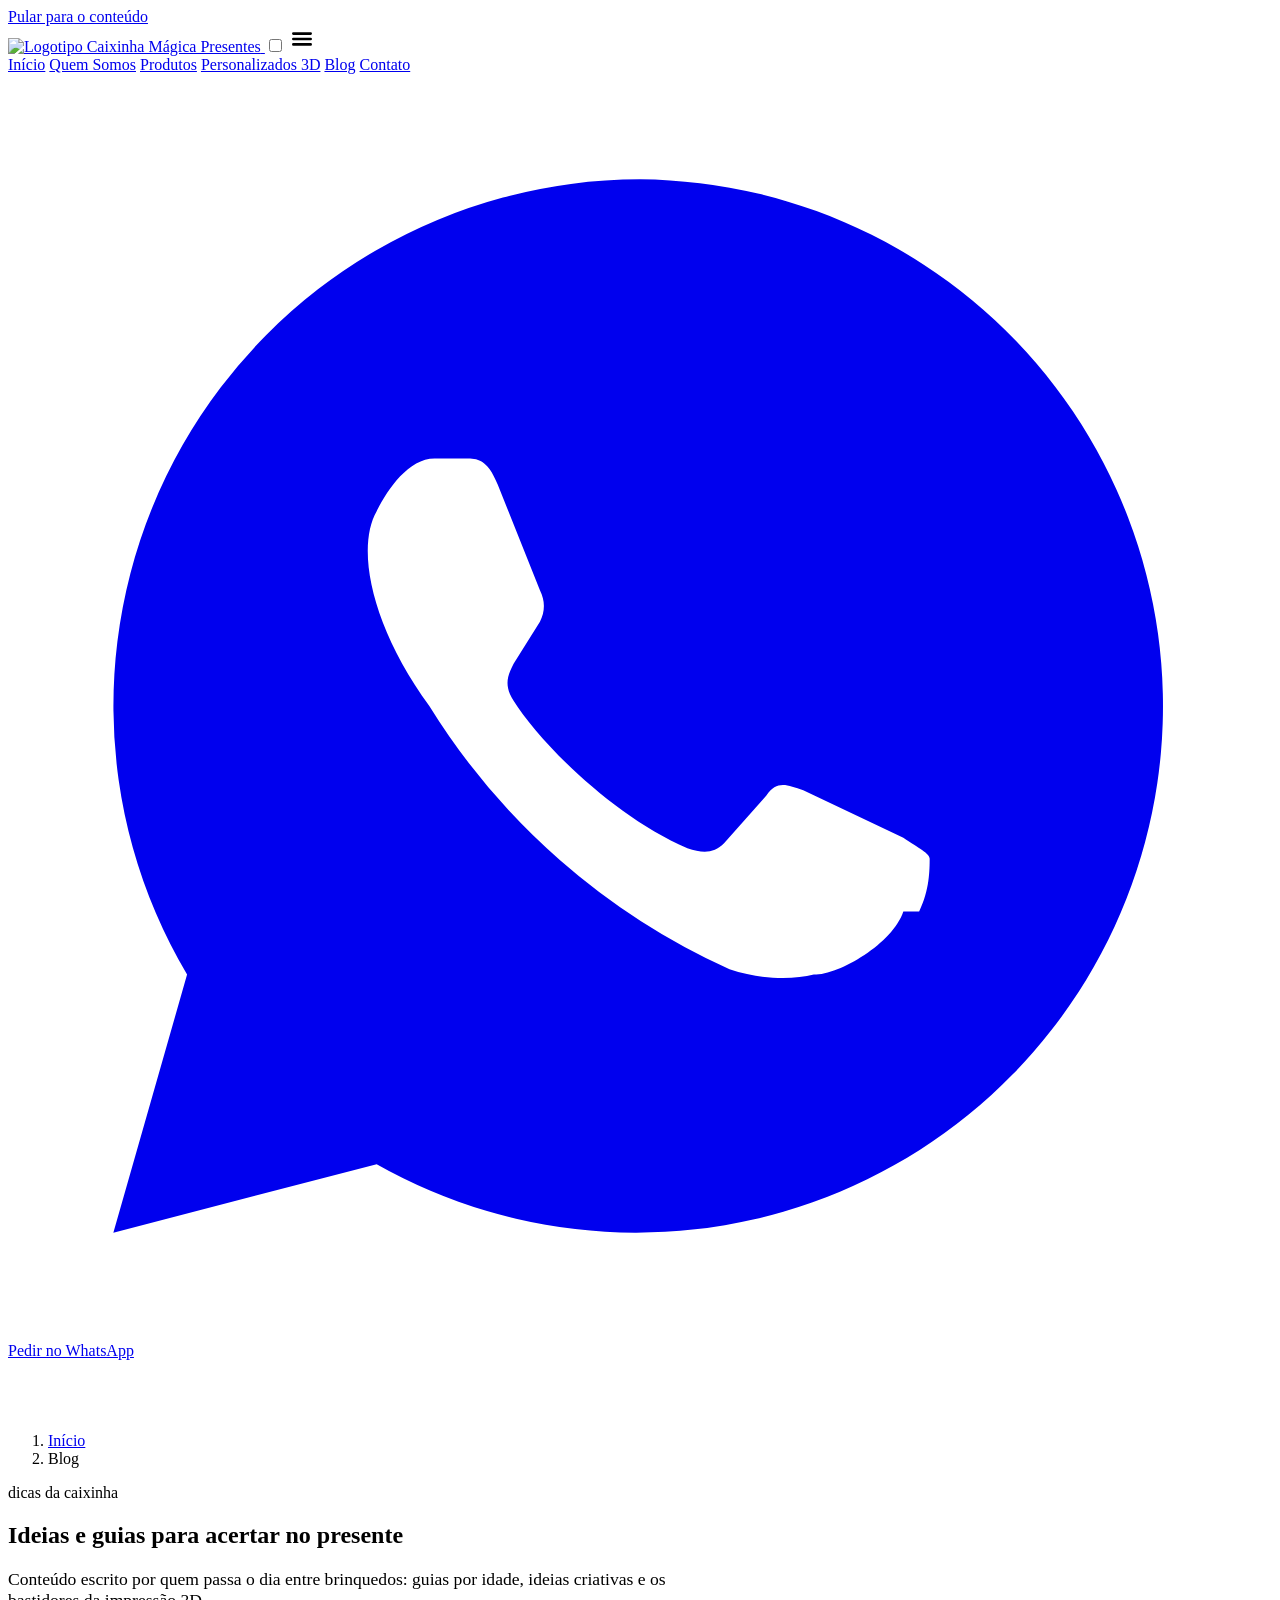
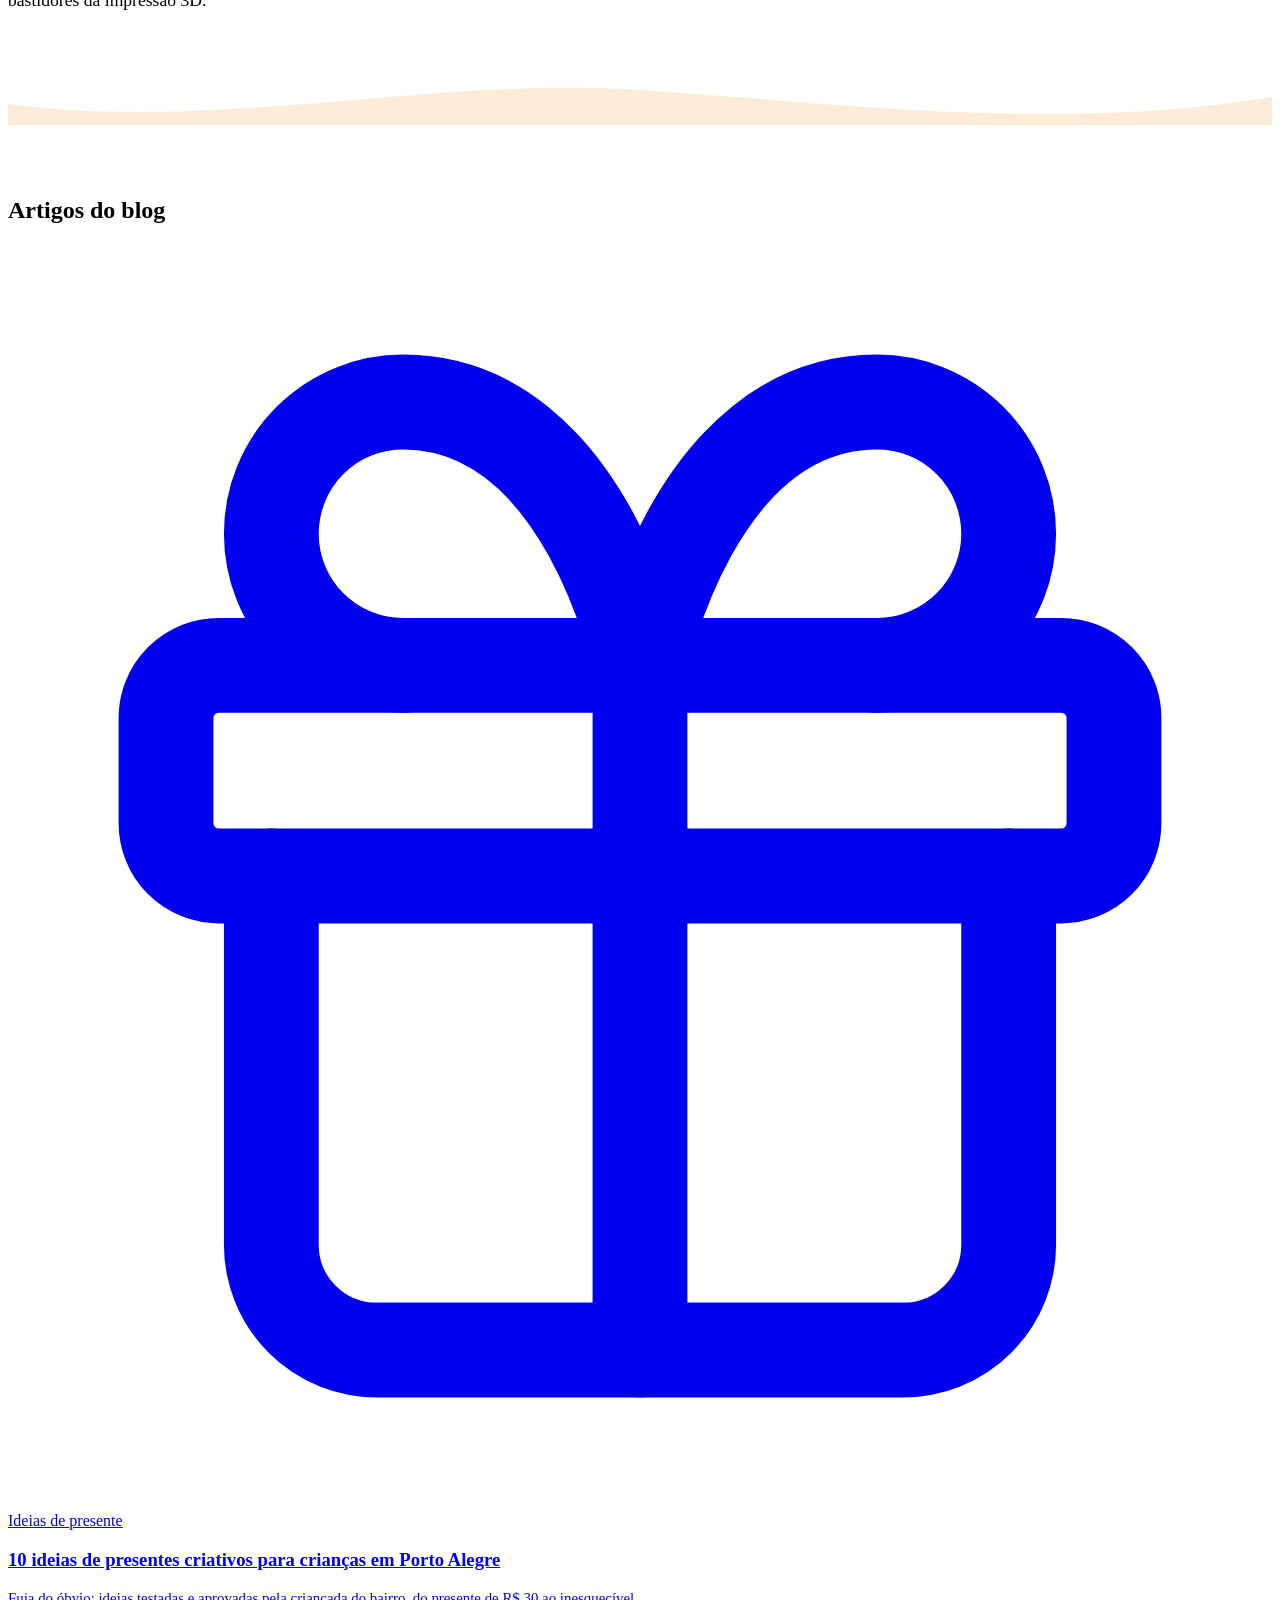
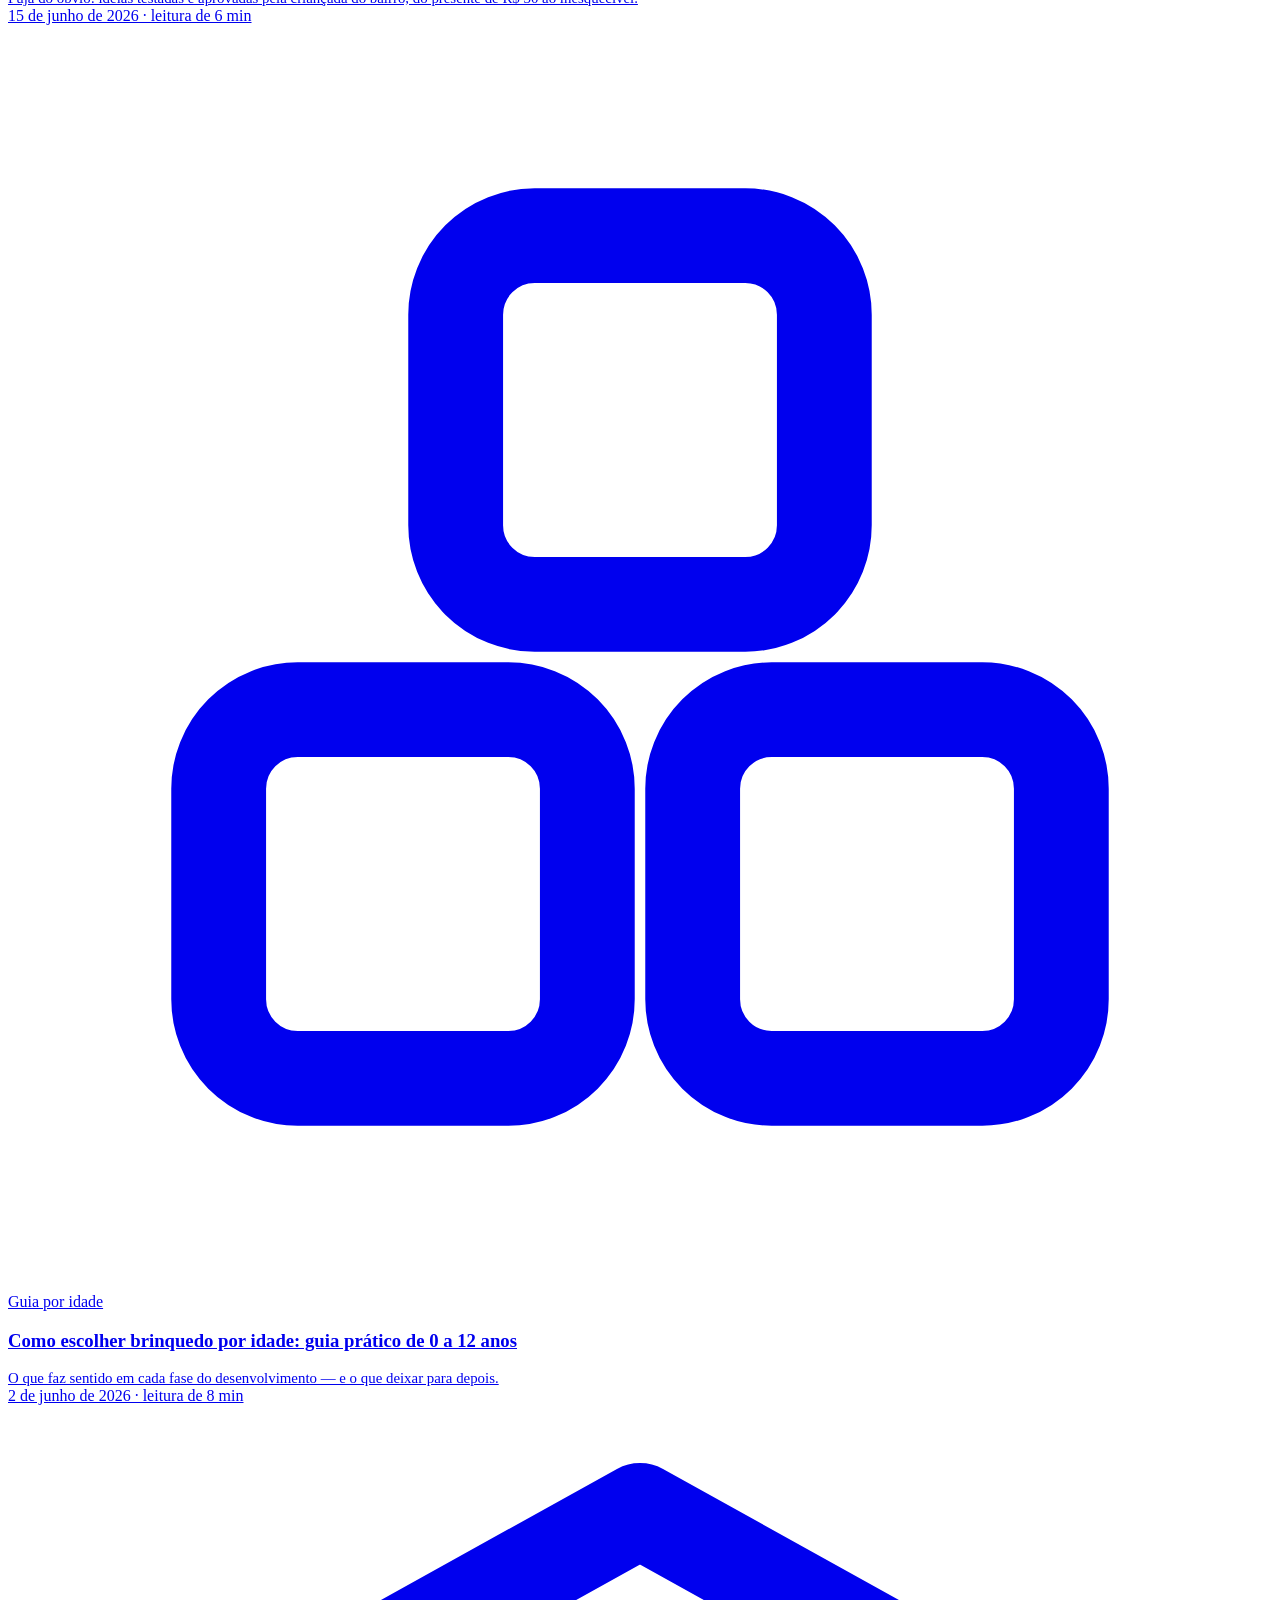
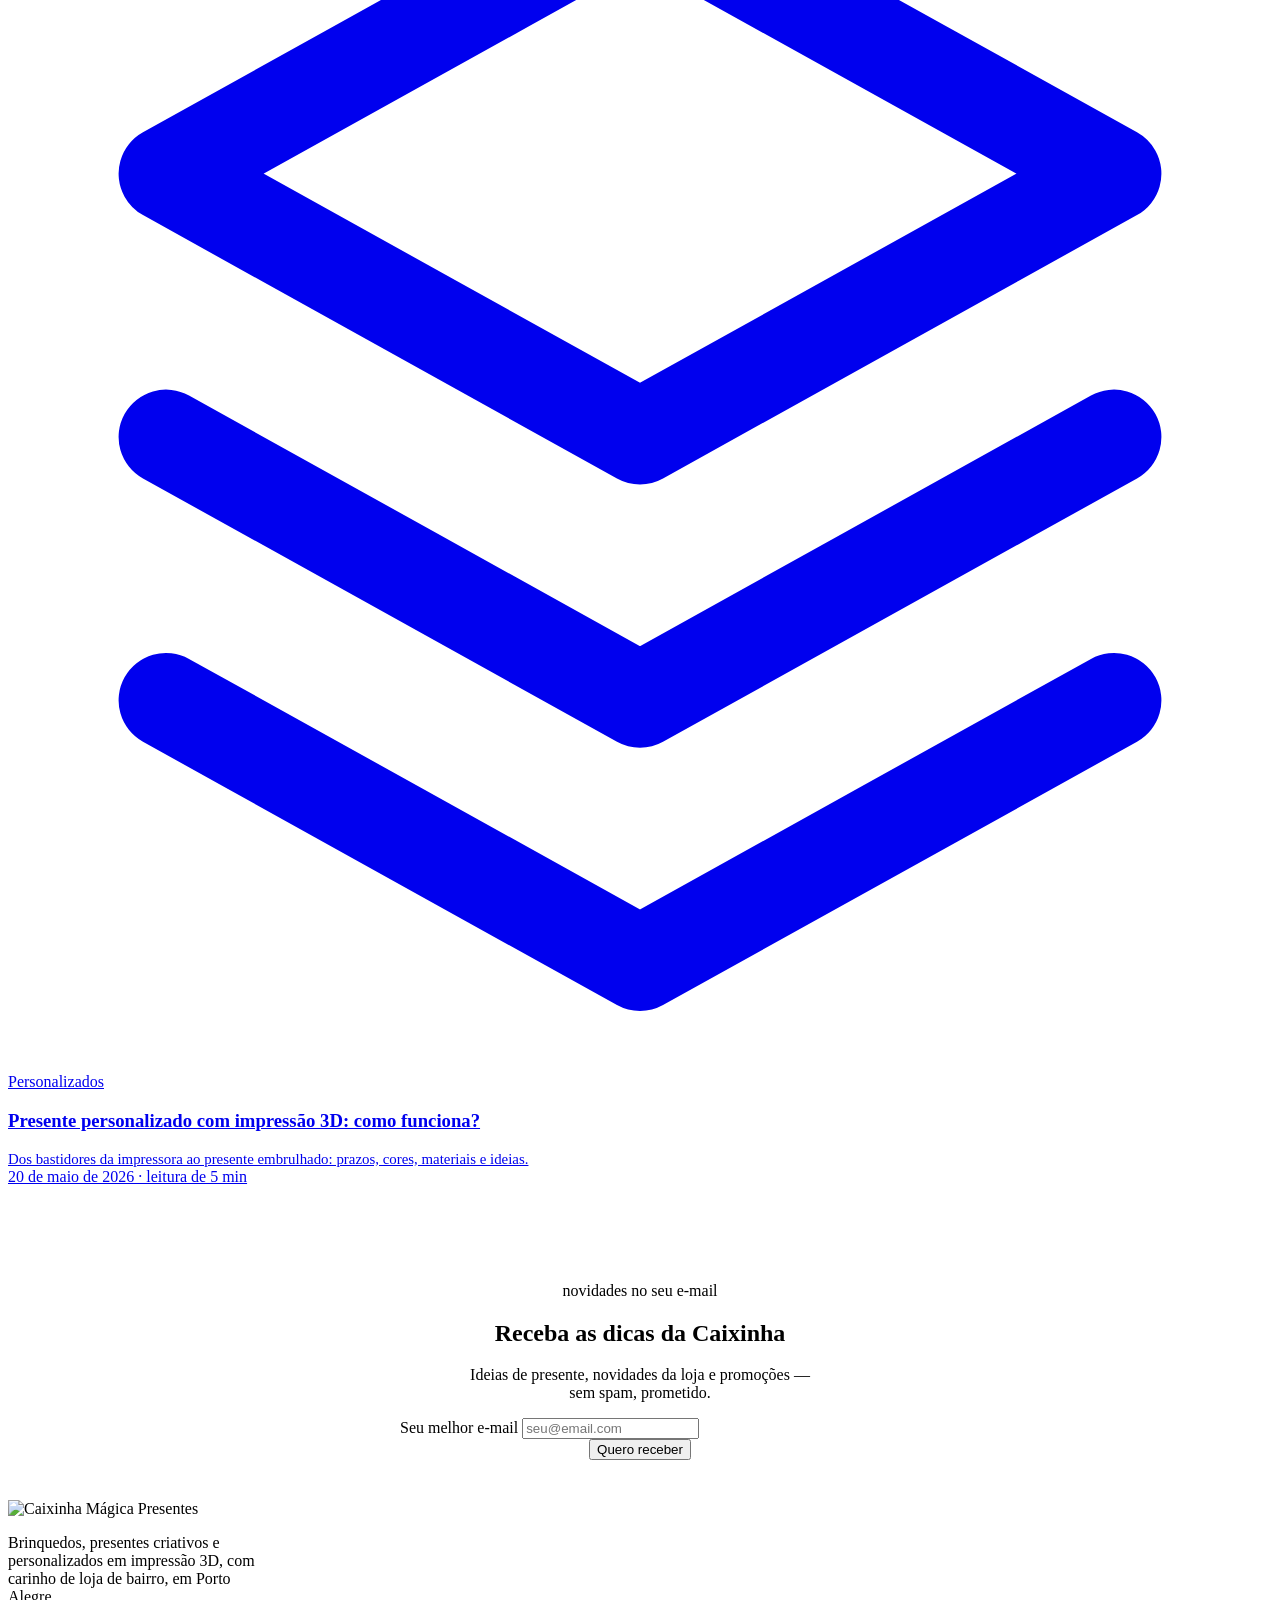
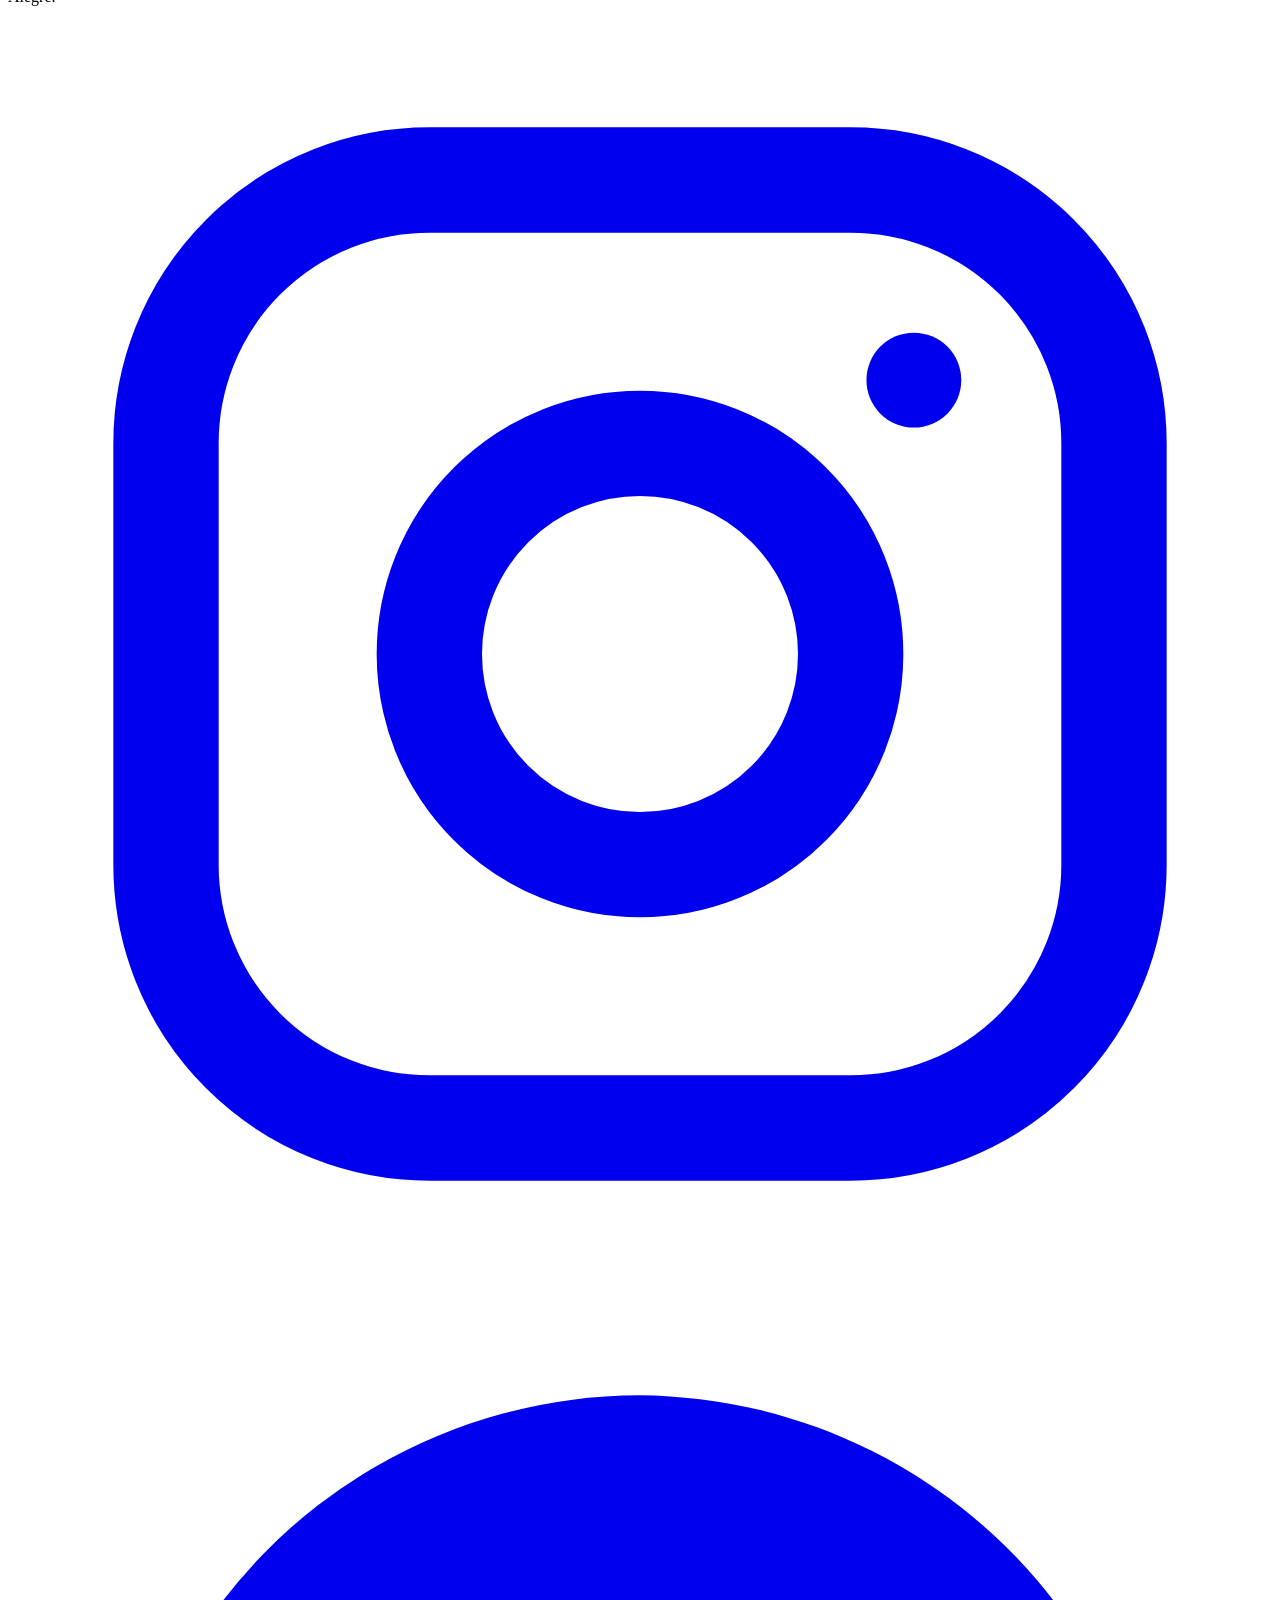
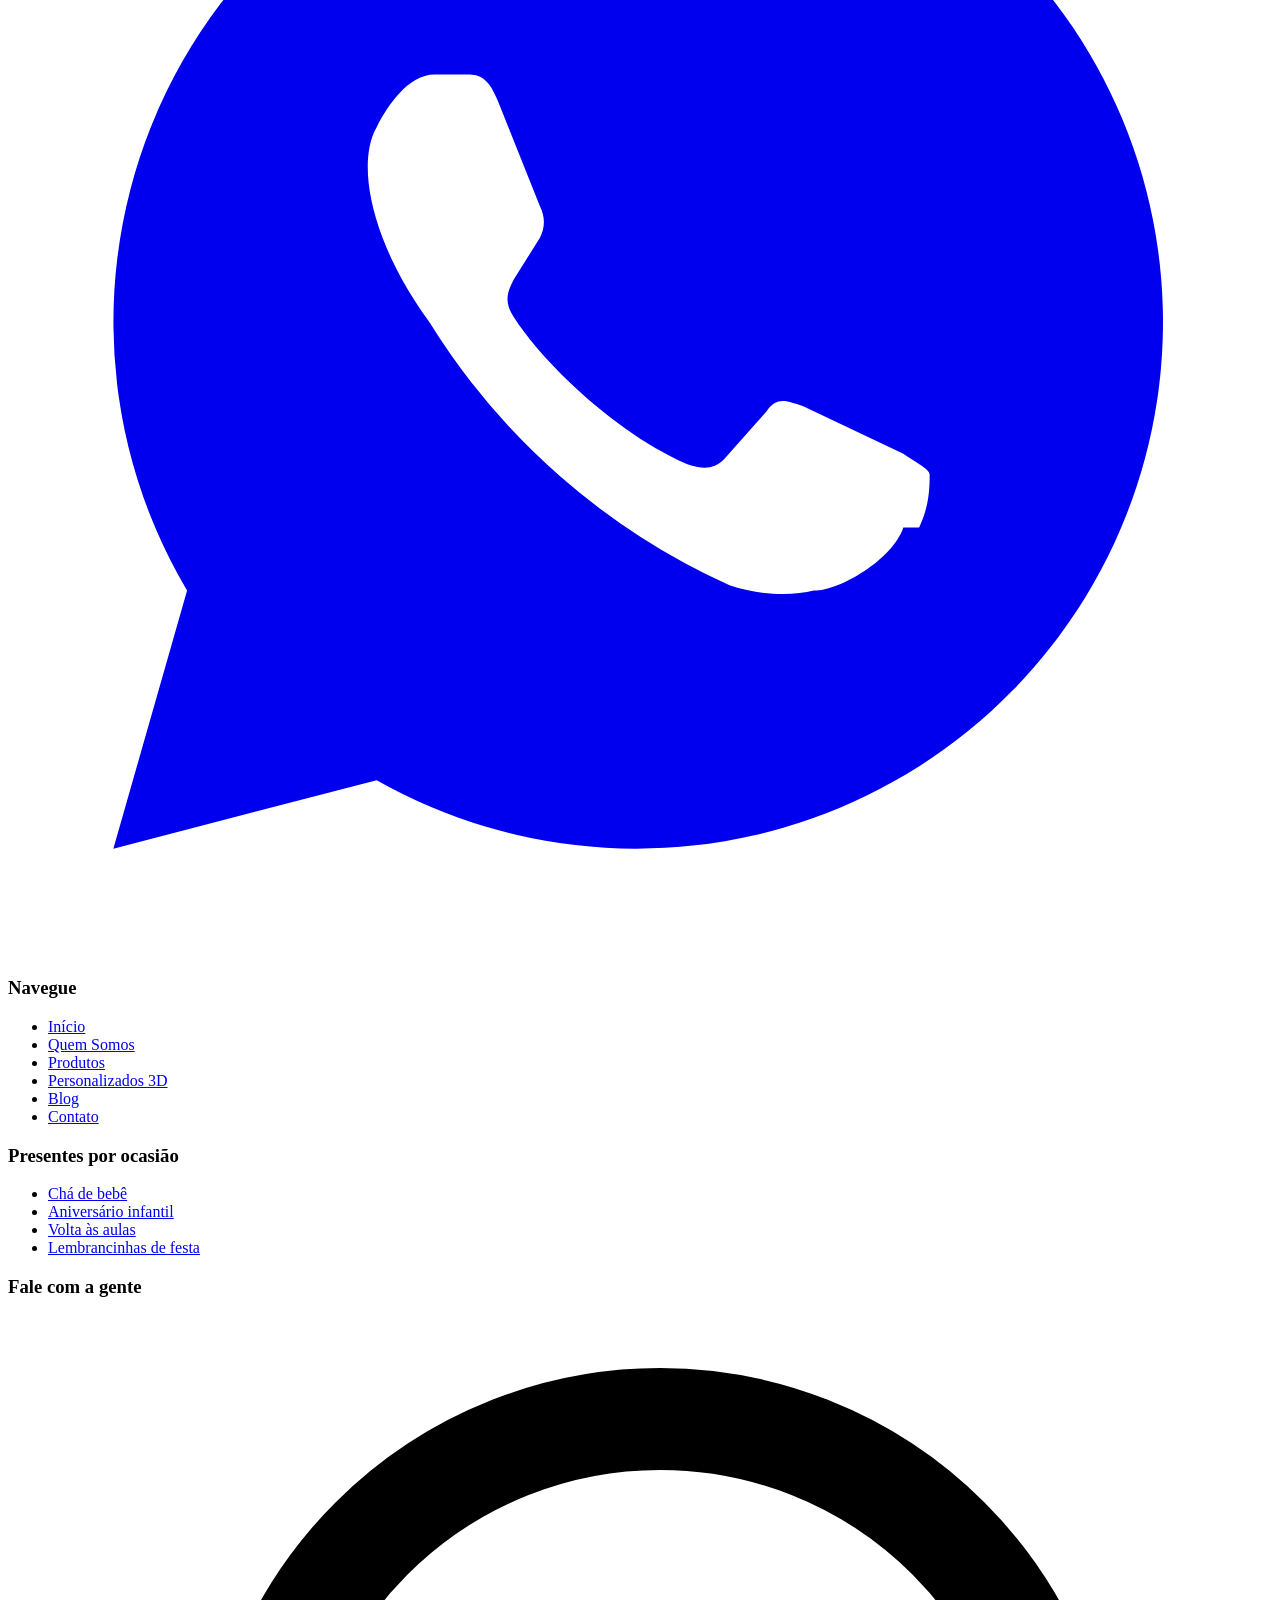
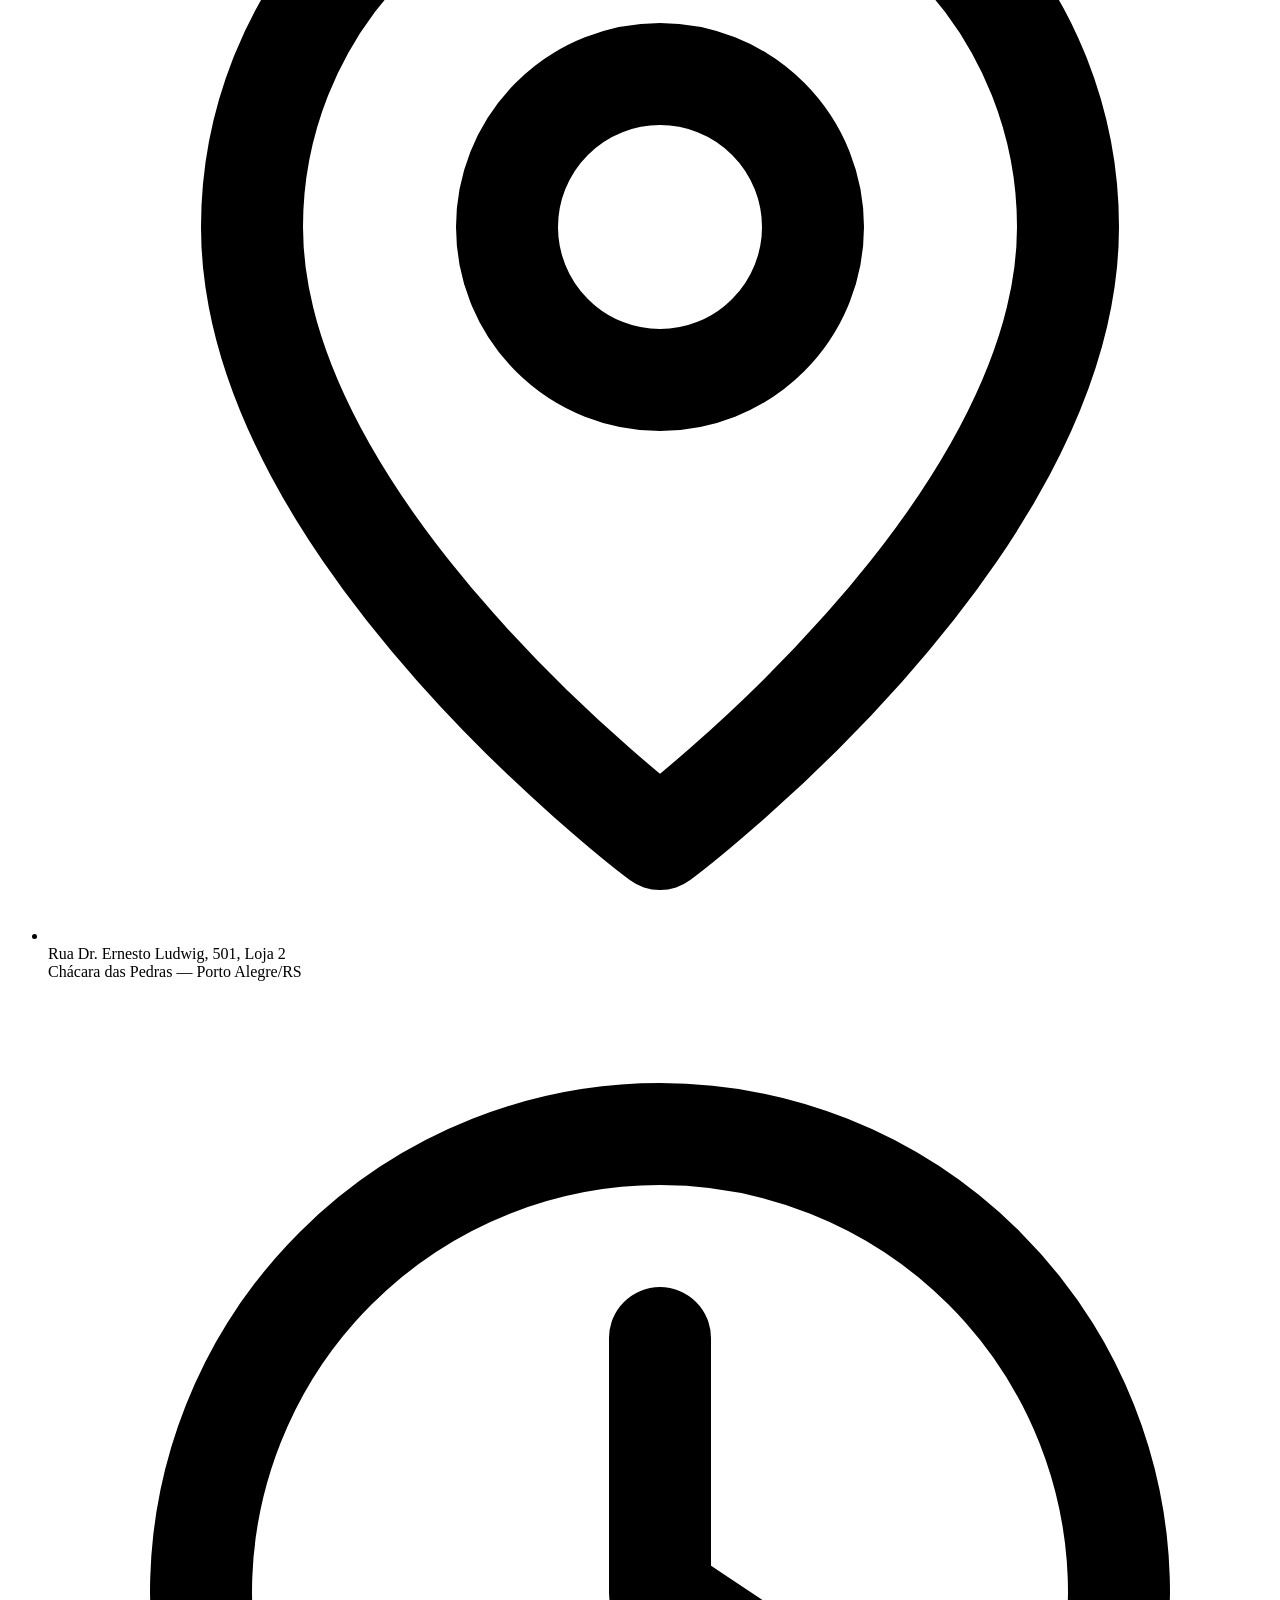
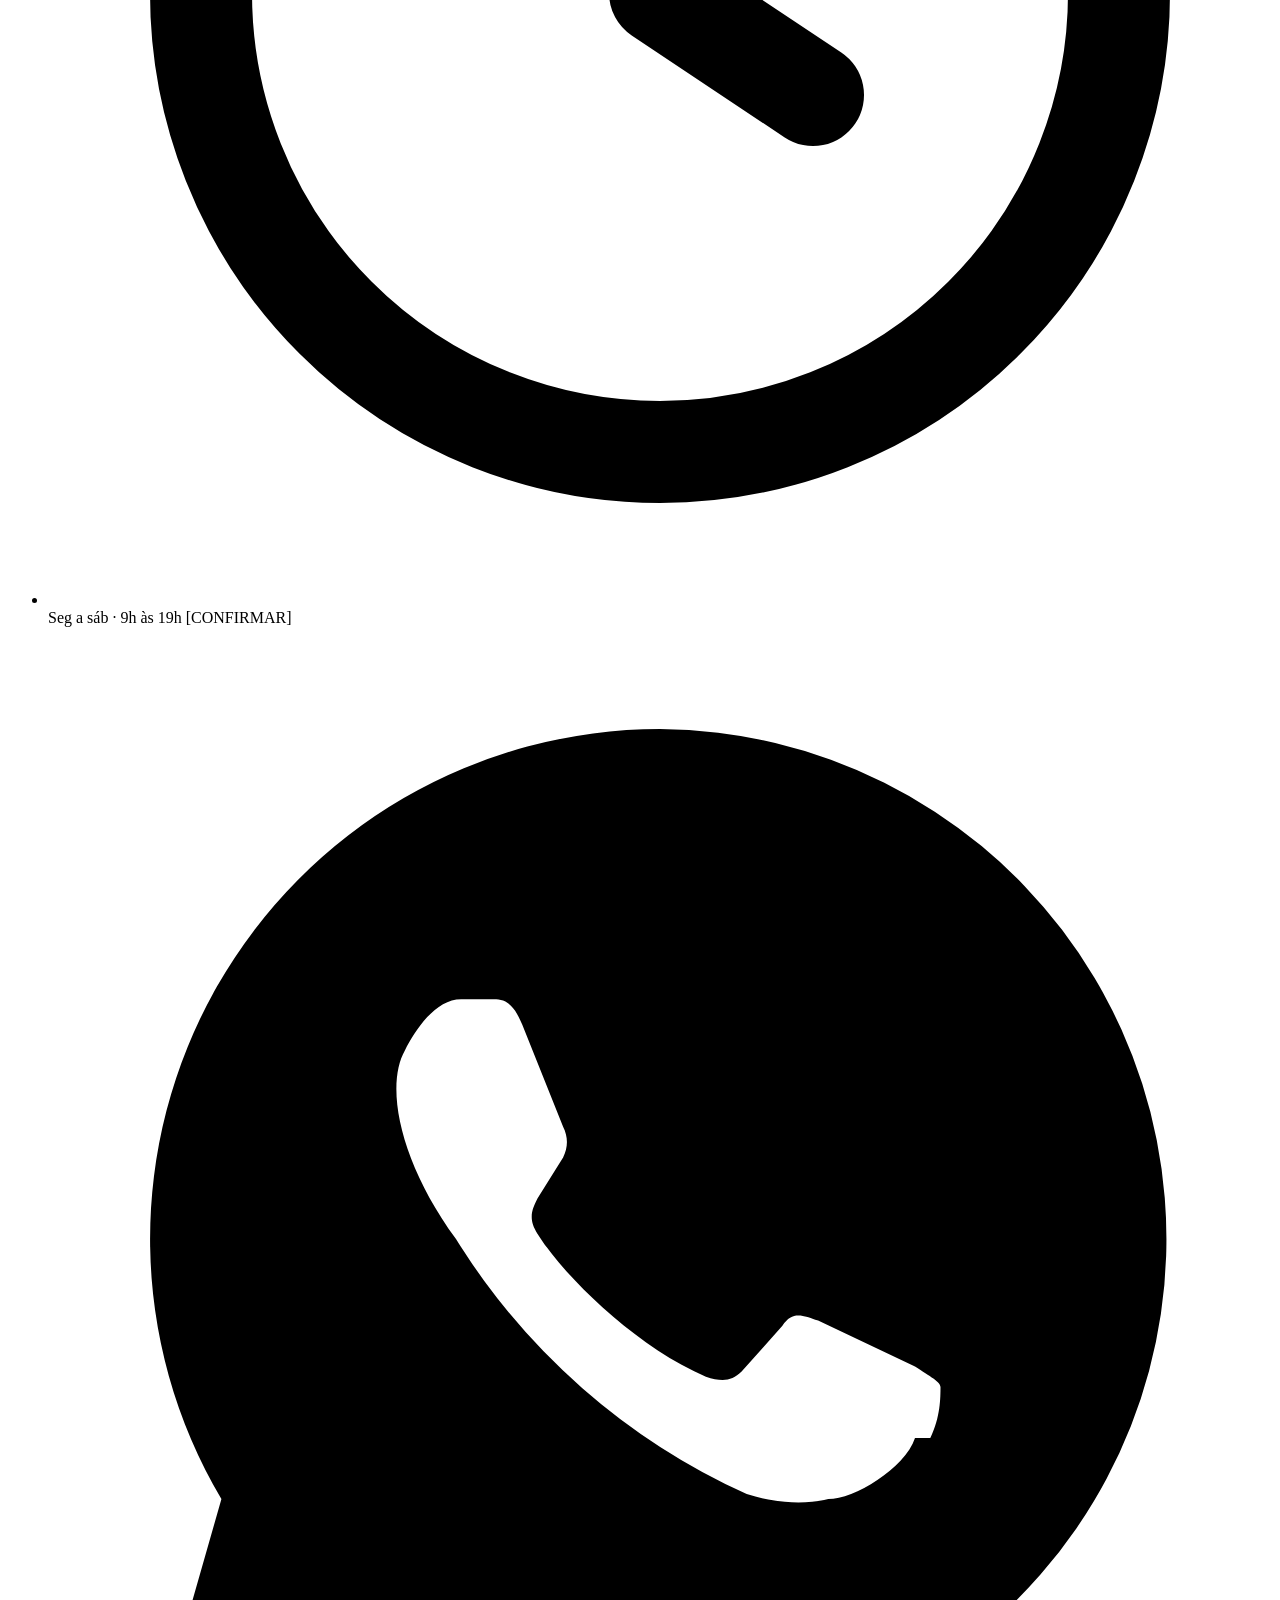
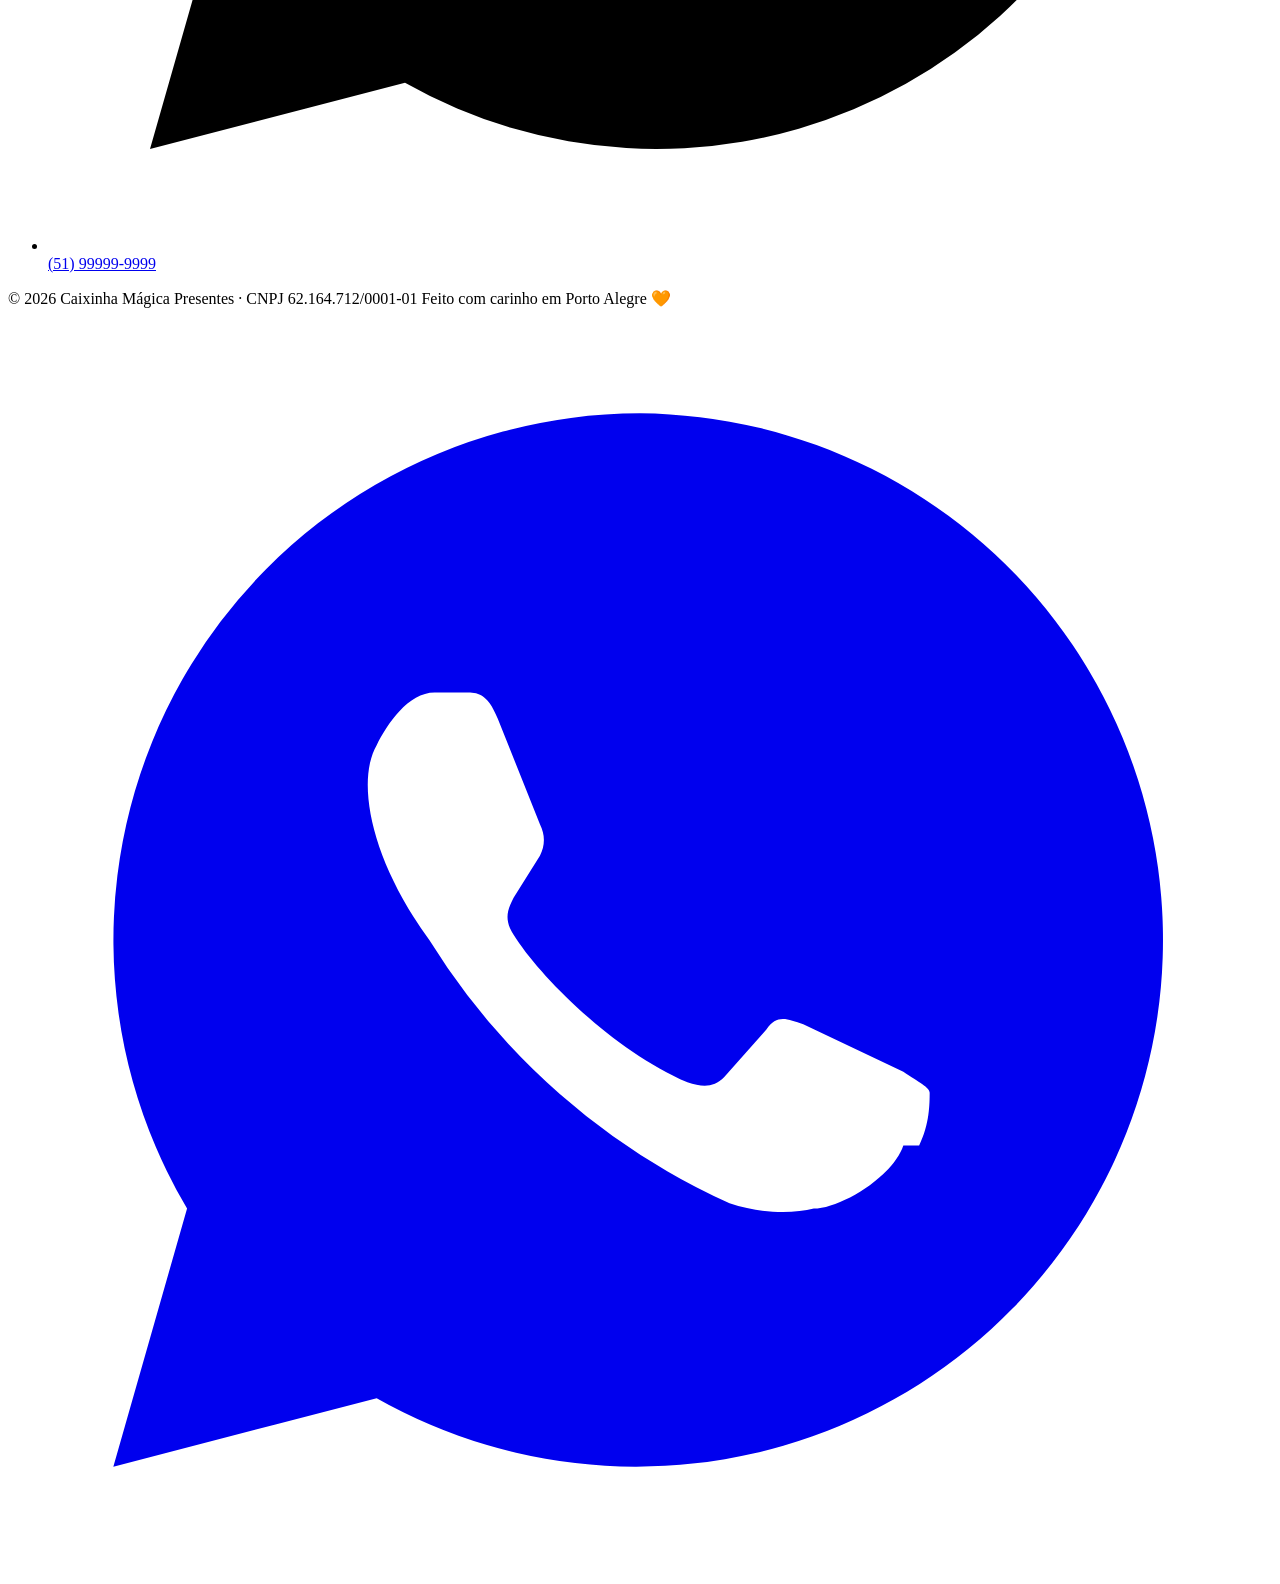
==== blog.html @ c596e7fc "Add files via upload" ====
<!DOCTYPE html>
<html lang="pt-BR">
<head>
  <meta charset="UTF-8">
  <meta name="viewport" content="width=device-width, initial-scale=1">
  <meta name="theme-color" content="#FDF4E9">

  <title>Blog — Dicas de Presentes e Brinquedos | Caixinha Mágica Presentes</title>
  <meta name="description" content="Dicas de presentes para crianças, guias de brinquedos por idade e ideias de personalizados em 3D. O blog da Caixinha Mágica Presentes, de Porto Alegre.">
  <link rel="canonical" href="https://caixinhamagicapresentes.com.br/blog.html">

  <meta property="og:type" content="website">
  <meta property="og:title" content="Blog da Caixinha Mágica Presentes">
  <meta property="og:description" content="Dicas de presentes, guias por idade e ideias criativas.">
  <meta property="og:url" content="https://caixinhamagicapresentes.com.br/blog.html">
  <meta property="og:image" content="https://caixinhamagicapresentes.com.br/assets/og-capa.jpg">
  <meta property="og:locale" content="pt_BR">

  <link rel="preconnect" href="https://fonts.googleapis.com">
  <link rel="preconnect" href="https://fonts.gstatic.com" crossorigin>
  <link href="https://fonts.googleapis.com/css2?family=Quicksand:wght@400;500;600;700&family=Caveat:wght@600;700&display=swap" rel="stylesheet">
  <link rel="stylesheet" href="css/style.css">
  <link rel="icon" type="image/svg+xml" href="assets/simbolo-m-coral.svg">

  <script type="application/ld+json">
  {
    "@context": "https://schema.org",
    "@type": "Blog",
    "name": "Blog da Caixinha Mágica Presentes",
    "url": "https://caixinhamagicapresentes.com.br/blog.html",
    "publisher": { "@id": "https://caixinhamagicapresentes.com.br/#loja" },
    "inLanguage": "pt-BR"
  }
  </script>
  <script type="application/ld+json">
  {
    "@context": "https://schema.org",
    "@type": "BreadcrumbList",
    "itemListElement": [
      { "@type": "ListItem", "position": 1, "name": "Início", "item": "https://caixinhamagicapresentes.com.br/" },
      { "@type": "ListItem", "position": 2, "name": "Blog", "item": "https://caixinhamagicapresentes.com.br/blog.html" }
    ]
  }
  </script>
</head>
<body>
<a class="skip-link" href="#conteudo">Pular para o conteúdo</a>

<!-- HEADER — Elementor Pro: Theme Builder > Header -->
<header class="header">
  <div class="container header__inner">
    <a class="header__logo" href="index.html" aria-label="Caixinha Mágica Presentes — página inicial">
      <img src="assets/logo-principal.svg" alt="Logotipo Caixinha Mágica Presentes" width="150" height="93">
    </a>
    <input type="checkbox" id="nav-toggle" class="nav-toggle" aria-hidden="true">
    <label for="nav-toggle" class="nav-toggle-label" aria-label="Abrir menu de navegação">
      <svg viewBox="0 0 24 24" width="26" height="26" fill="none" stroke="currentColor" stroke-width="2.4" stroke-linecap="round"><path d="M4 7h16M4 12h16M4 17h16"/></svg>
    </label>
    <nav class="nav" aria-label="Navegação principal">
      <a href="index.html">Início</a>
      <a href="quem-somos.html">Quem Somos</a>
      <a href="produtos.html">Produtos</a>
      <a href="presentes-personalizados.html">Personalizados 3D</a>
      <a href="blog.html" aria-current="page">Blog</a>
      <a href="contato.html">Contato</a>
    </nav>
    <a class="btn btn--zap header__cta" href="https://wa.me/5551999999999" target="_blank" rel="noopener">
      <svg viewBox="0 0 24 24" aria-hidden="true"><path d="M12 2a10 10 0 0 0-8.6 15.1L2 22l5-1.3A10 10 0 1 0 12 2Zm5 13.9c-.2.6-1.2 1.2-1.7 1.2-.4.1-1 .1-1.6-.1a13 13 0 0 1-5.7-5C6.9 10.5 6.6 9 7 8.3c.2-.4.6-1 1.1-1h.6c.2 0 .4 0 .6.5l.8 2c.1.2.1.4 0 .6l-.5.8c-.1.2-.2.4 0 .7.5.8 1.9 2.2 3.3 2.8.3.1.5.1.7-.1l.8-.9c.2-.3.4-.2.7-.1l1.9.9c.3.2.5.3.5.4 0 .2 0 .6-.2 1Z" fill="currentColor" stroke="none"/></svg>
      Pedir no WhatsApp
    </a>
  </div>
</header>

<main id="conteudo">

  <!-- HERO -->
  <section class="hero secao" aria-labelledby="titulo-pagina" style="padding-block: 56px 48px;">
    <div class="fundo-confete" aria-hidden="true"></div>
    <div class="container centro" style="max-width:680px;">
      <nav class="breadcrumb" aria-label="Trilha de navegação">
        <ol style="justify-content:center;">
          <li><a href="index.html">Início</a></li>
          <li aria-current="page">Blog</li>
        </ol>
      </nav>
      <span class="kicker">dicas da caixinha</span>
      <h1 id="titulo-pagina">Ideias e guias para acertar no presente</h1>
      <p class="texto-suave" style="font-size:1.1rem;">Conteúdo escrito por quem passa o dia entre brinquedos: guias por idade, ideias criativas e os bastidores da impressão 3D.</p>
    </div>
  </section>

  <svg class="onda" viewBox="0 0 1440 56" preserveAspectRatio="none" aria-hidden="true"><path fill="#FBEBD7" d="M0,32 C240,64 480,0 720,16 C960,32 1200,64 1440,24 L1440,56 L0,56 Z"/></svg>

  <!-- LISTAGEM — Elementor Pro: Posts widget (grade 3 col, paginação) -->
  <section class="secao secao--creme2 revela" aria-labelledby="titulo-artigos" style="padding-top:48px;">
    <div class="container">
      <h2 id="titulo-artigos" class="sr-only">Artigos do blog</h2>
      <div class="grid-3">
        <a class="card-post" href="blog/presentes-criativos-criancas-porto-alegre.html">
          <div class="card-post__capa foto-placeholder--rosa" role="img" aria-label="Capa do artigo sobre presentes criativos">
            <svg viewBox="0 0 24 24" fill="none" stroke="currentColor" stroke-width="1.8" stroke-linecap="round" stroke-linejoin="round" aria-hidden="true"><rect x="3" y="8" width="18" height="4" rx="1"/><path d="M12 8v13"/><path d="M19 12v7a2 2 0 0 1-2 2H7a2 2 0 0 1-2-2v-7"/><path d="M7.5 8a2.5 2.5 0 0 1 0-5C11 3 12 8 12 8s1-5 4.5-5a2.5 2.5 0 0 1 0 5"/></svg>
          </div>
          <div class="card-post__corpo">
            <span class="card-post__tag tag--coral">Ideias de presente</span>
            <h3>10 ideias de presentes criativos para crianças em Porto Alegre</h3>
            <p class="texto-suave" style="font-size:.93rem; margin:0;">Fuja do óbvio: ideias testadas e aprovadas pela criançada do bairro, do presente de R$ 30 ao inesquecível.</p>
            <time datetime="2026-06-15">15 de junho de 2026 · leitura de 6 min</time>
          </div>
        </a>
        <a class="card-post" href="blog/brinquedos-por-idade-guia.html">
          <div class="card-post__capa foto-placeholder--verde" role="img" aria-label="Capa do guia de brinquedos por idade">
            <svg viewBox="0 0 24 24" fill="none" stroke="currentColor" stroke-width="1.8" stroke-linecap="round" stroke-linejoin="round" aria-hidden="true"><rect x="4" y="13" width="7" height="7" rx="1.5"/><rect x="13" y="13" width="7" height="7" rx="1.5"/><rect x="8.5" y="4" width="7" height="7" rx="1.5"/></svg>
          </div>
          <div class="card-post__corpo">
            <span class="card-post__tag tag--verde">Guia por idade</span>
            <h3>Como escolher brinquedo por idade: guia prático de 0 a 12 anos</h3>
            <p class="texto-suave" style="font-size:.93rem; margin:0;">O que faz sentido em cada fase do desenvolvimento — e o que deixar para depois.</p>
            <time datetime="2026-06-02">2 de junho de 2026 · leitura de 8 min</time>
          </div>
        </a>
        <a class="card-post" href="blog/presente-personalizado-impressao-3d.html">
          <div class="card-post__capa foto-placeholder--azul" role="img" aria-label="Capa do artigo sobre impressão 3D">
            <svg viewBox="0 0 24 24" fill="none" stroke="currentColor" stroke-width="1.8" stroke-linecap="round" stroke-linejoin="round" aria-hidden="true"><path d="M12 2 3 7l9 5 9-5-9-5Z"/><path d="M3 12l9 5 9-5"/><path d="M3 17l9 5 9-5"/></svg>
          </div>
          <div class="card-post__corpo">
            <span class="card-post__tag tag--azul">Personalizados</span>
            <h3>Presente personalizado com impressão 3D: como funciona?</h3>
            <p class="texto-suave" style="font-size:.93rem; margin:0;">Dos bastidores da impressora ao presente embrulhado: prazos, cores, materiais e ideias.</p>
            <time datetime="2026-05-20">20 de maio de 2026 · leitura de 5 min</time>
          </div>
        </a>
      </div>

      <!-- Elementor Pro: Form widget (newsletter) -->
      <div class="card revela" style="margin-top:56px; padding:40px; text-align:center;">
        <span class="kicker kicker--laranja">novidades no seu e-mail</span>
        <h2 style="font-size:1.5rem;">Receba as dicas da Caixinha</h2>
        <p class="texto-suave" style="max-width:46ch; margin-inline:auto;">Ideias de presente, novidades da loja e promoções — sem spam, prometido.</p>
        <form class="form" style="max-width:480px; margin-inline:auto; grid-template-columns:1fr auto; gap:12px;" action="#" method="post">
          <div style="text-align:left;">
            <label for="news-email" class="sr-only">Seu melhor e-mail</label>
            <input type="email" id="news-email" name="email" placeholder="seu@email.com" autocomplete="email" required>
          </div>
          <button type="submit" class="btn btn--coral">Quero receber</button>
        </form>
      </div>
    </div>
  </section>

</main>

<!-- FOOTER — Elementor Pro: Theme Builder > Footer -->
<footer class="footer">
  <div class="fundo-confete" aria-hidden="true"></div>
  <div class="container">
    <div class="footer__grid">
      <div>
        <span class="footer__logo"><img src="assets/logo-principal.svg" alt="Caixinha Mágica Presentes" width="135" height="84"></span>
        <p style="max-width:32ch;">Brinquedos, presentes criativos e personalizados em impressão 3D, com carinho de loja de bairro, em Porto Alegre.</p>
        <div class="footer__social">
          <a href="https://www.instagram.com/caixinhamagica.presentes/" target="_blank" rel="noopener" aria-label="Instagram da Caixinha Mágica Presentes">
            <svg viewBox="0 0 24 24" fill="none" stroke="currentColor" stroke-width="2" stroke-linecap="round" stroke-linejoin="round" aria-hidden="true"><rect x="3" y="3" width="18" height="18" rx="5"/><circle cx="12" cy="12" r="4"/><circle cx="17.2" cy="6.8" r=".9" fill="currentColor" stroke="none"/></svg>
          </a>
          <a href="https://wa.me/5551999999999" target="_blank" rel="noopener" aria-label="WhatsApp da Caixinha Mágica Presentes">
            <svg viewBox="0 0 24 24" aria-hidden="true"><path d="M12 2a10 10 0 0 0-8.6 15.1L2 22l5-1.3A10 10 0 1 0 12 2Zm5 13.9c-.2.6-1.2 1.2-1.7 1.2-.4.1-1 .1-1.6-.1a13 13 0 0 1-5.7-5C6.9 10.5 6.6 9 7 8.3c.2-.4.6-1 1.1-1h.6c.2 0 .4 0 .6.5l.8 2c.1.2.1.4 0 .6l-.5.8c-.1.2-.2.4 0 .7.5.8 1.9 2.2 3.3 2.8.3.1.5.1.7-.1l.8-.9c.2-.3.4-.2.7-.1l1.9.9c.3.2.5.3.5.4 0 .2 0 .6-.2 1Z" fill="currentColor" stroke="none"/></svg>
          </a>
        </div>
      </div>
      <nav aria-label="Links do rodapé">
        <h3>Navegue</h3>
        <ul>
          <li><a href="index.html">Início</a></li>
          <li><a href="quem-somos.html">Quem Somos</a></li>
          <li><a href="produtos.html">Produtos</a></li>
          <li><a href="presentes-personalizados.html">Personalizados 3D</a></li>
          <li><a href="blog.html">Blog</a></li>
          <li><a href="contato.html">Contato</a></li>
        </ul>
      </nav>
      <div>
        <h3>Presentes por ocasião</h3>
        <ul>
          <li><a href="produtos.html#bebes">Chá de bebê</a></li>
          <li><a href="produtos.html#jogos">Aniversário infantil</a></li>
          <li><a href="produtos.html#educativos">Volta às aulas</a></li>
          <li><a href="presentes-personalizados.html">Lembrancinhas de festa</a></li>
        </ul>
      </div>
      <div>
        <h3>Fale com a gente</h3>
        <ul>
          <li class="footer__item">
            <svg viewBox="0 0 24 24" fill="none" stroke="currentColor" stroke-width="2" stroke-linecap="round" stroke-linejoin="round" aria-hidden="true"><path d="M20 10c0 6-8 12-8 12s-8-6-8-12a8 8 0 0 1 16 0Z"/><circle cx="12" cy="10" r="3"/></svg>
            <span>Rua Dr. Ernesto Ludwig, 501, Loja 2<br>Chácara das Pedras — Porto Alegre/RS</span>
          </li>
          <li class="footer__item">
            <svg viewBox="0 0 24 24" fill="none" stroke="currentColor" stroke-width="2" stroke-linecap="round" stroke-linejoin="round" aria-hidden="true"><circle cx="12" cy="12" r="9"/><path d="M12 7v5l3 2"/></svg>
            <span>Seg a sáb · 9h às 19h [CONFIRMAR]</span>
          </li>
          <li class="footer__item">
            <svg viewBox="0 0 24 24" aria-hidden="true"><path d="M12 2a10 10 0 0 0-8.6 15.1L2 22l5-1.3A10 10 0 1 0 12 2Zm5 13.9c-.2.6-1.2 1.2-1.7 1.2-.4.1-1 .1-1.6-.1a13 13 0 0 1-5.7-5C6.9 10.5 6.6 9 7 8.3c.2-.4.6-1 1.1-1h.6c.2 0 .4 0 .6.5l.8 2c.1.2.1.4 0 .6l-.5.8c-.1.2-.2.4 0 .7.5.8 1.9 2.2 3.3 2.8.3.1.5.1.7-.1l.8-.9c.2-.3.4-.2.7-.1l1.9.9c.3.2.5.3.5.4 0 .2 0 .6-.2 1Z" fill="currentColor" stroke="none"/></svg>
            <span><a href="https://wa.me/5551999999999" target="_blank" rel="noopener">(51) 99999-9999</a></span>
          </li>
        </ul>
      </div>
    </div>
    <div class="footer__bar">
      <span>© <span id="ano-atual">2026</span> Caixinha Mágica Presentes · CNPJ 62.164.712/0001-01</span>
      <span>Feito com carinho em Porto Alegre 🧡</span>
    </div>
  </div>
</footer>

<a class="zap-flutuante" href="https://wa.me/5551999999999?text=Oi!%20Vim%20pelo%20site%20da%20Caixinha%20M%C3%A1gica%20%F0%9F%8E%81" target="_blank" rel="noopener" aria-label="Conversar no WhatsApp">
  <svg viewBox="0 0 24 24" aria-hidden="true"><path d="M12 2a10 10 0 0 0-8.6 15.1L2 22l5-1.3A10 10 0 1 0 12 2Zm5 13.9c-.2.6-1.2 1.2-1.7 1.2-.4.1-1 .1-1.6-.1a13 13 0 0 1-5.7-5C6.9 10.5 6.6 9 7 8.3c.2-.4.6-1 1.1-1h.6c.2 0 .4 0 .6.5l.8 2c.1.2.1.4 0 .6l-.5.8c-.1.2-.2.4 0 .7.5.8 1.9 2.2 3.3 2.8.3.1.5.1.7-.1l.8-.9c.2-.3.4-.2.7-.1l1.9.9c.3.2.5.3.5.4 0 .2 0 .6-.2 1Z" fill="currentColor" stroke="none"/></svg>
</a>

<script src="js/main.js" defer></script>
</body>
</html>
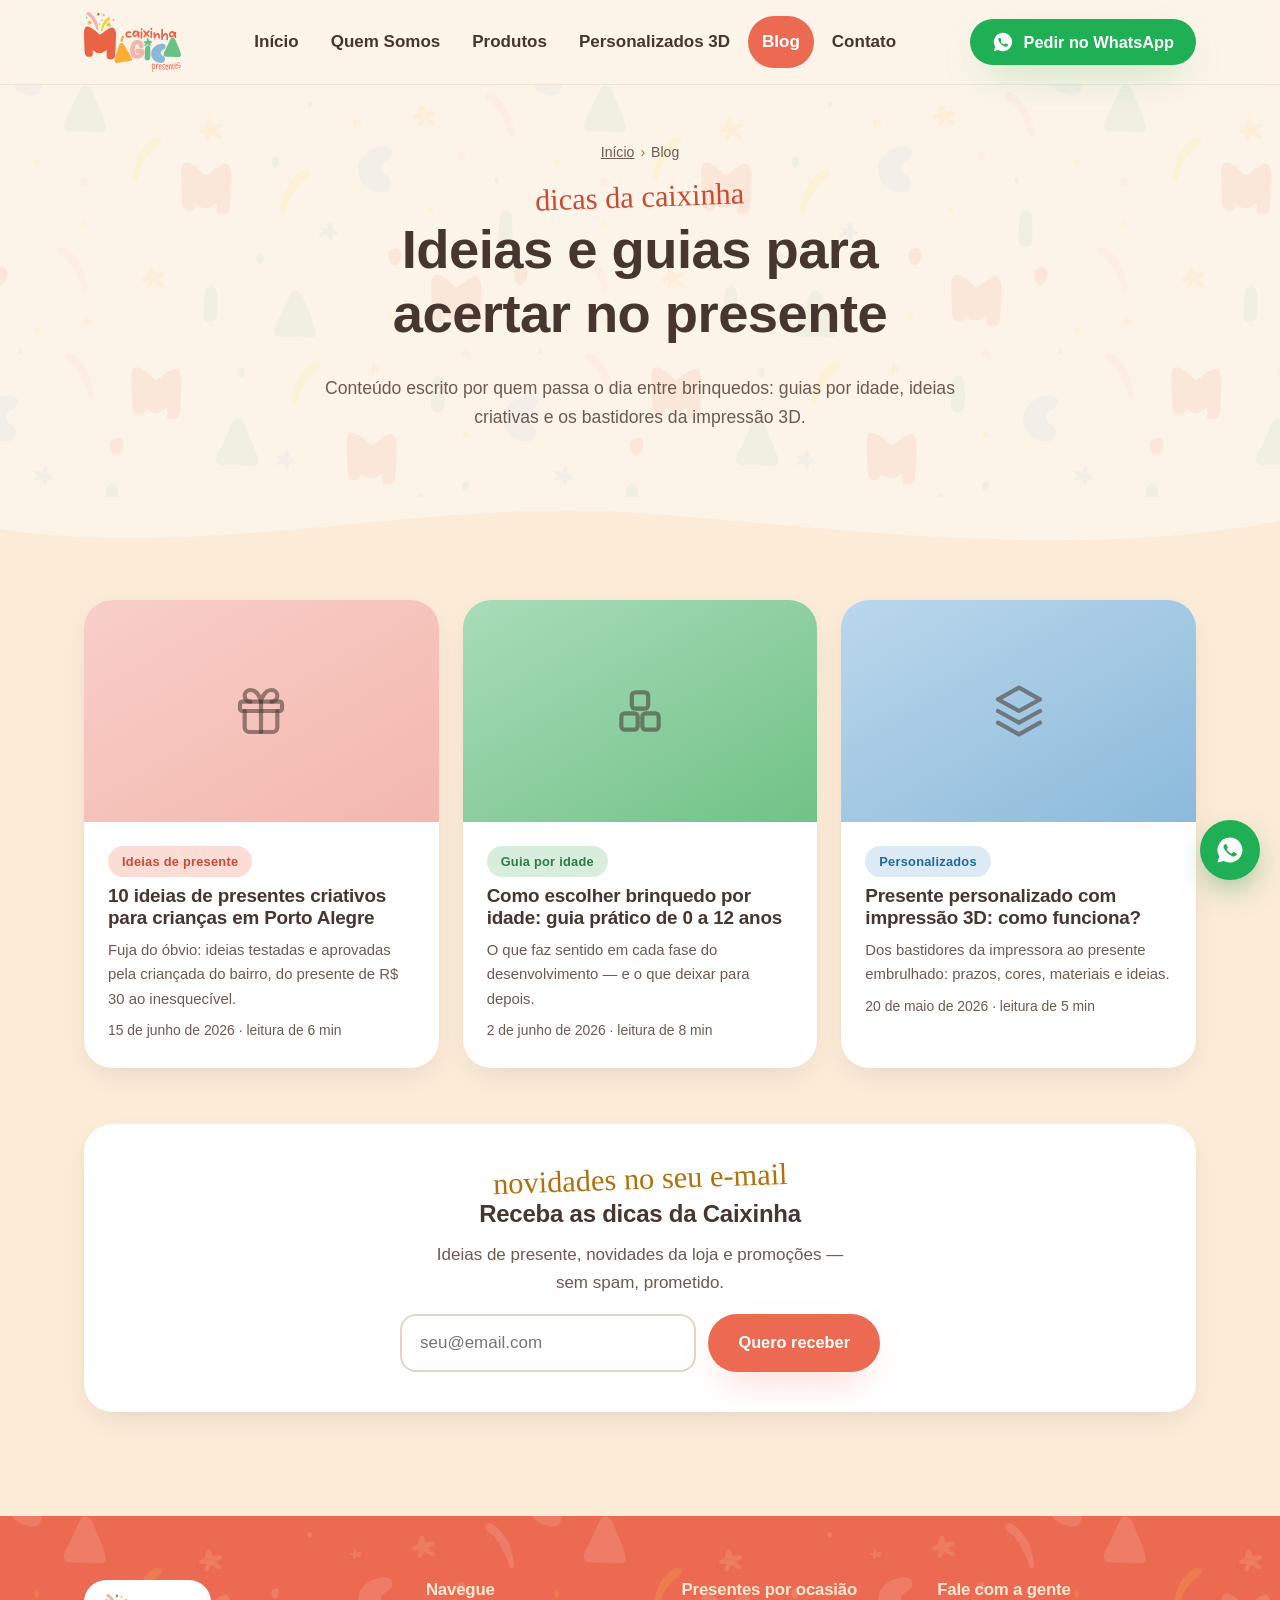
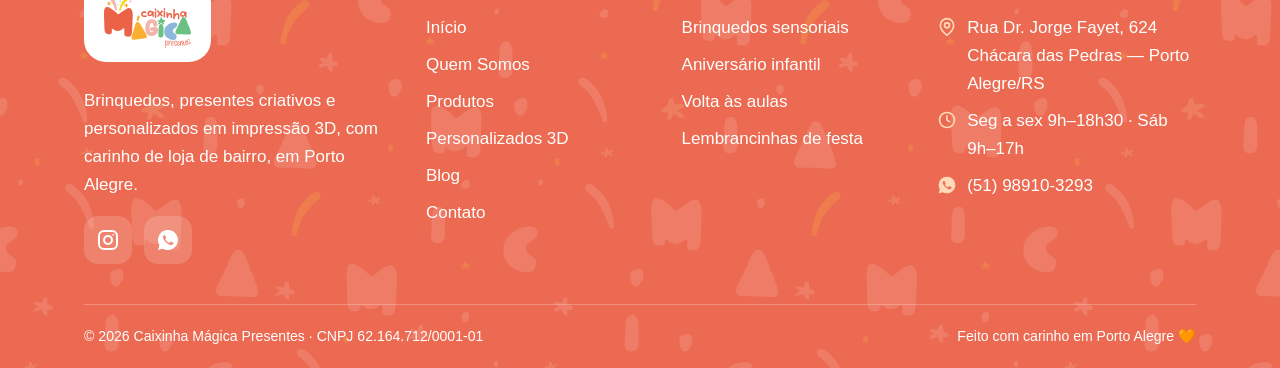
==== commit 61431625: "Atualiza dados reais da loja e novos ajustes pedidos pelo cliente - Endereço, horário e WhatsApp rea" ====
--- a/blog.html
+++ b/blog.html
@@ -64,7 +64,7 @@
       <a href="blog.html" aria-current="page">Blog</a>
       <a href="contato.html">Contato</a>
     </nav>
-    <a class="btn btn--zap header__cta" href="https://wa.me/5551999999999" target="_blank" rel="noopener">
+    <a class="btn btn--zap header__cta" href="https://wa.me/5551989103293" target="_blank" rel="noopener">
       <svg viewBox="0 0 24 24" aria-hidden="true"><path d="M12 2a10 10 0 0 0-8.6 15.1L2 22l5-1.3A10 10 0 1 0 12 2Zm5 13.9c-.2.6-1.2 1.2-1.7 1.2-.4.1-1 .1-1.6-.1a13 13 0 0 1-5.7-5C6.9 10.5 6.6 9 7 8.3c.2-.4.6-1 1.1-1h.6c.2 0 .4 0 .6.5l.8 2c.1.2.1.4 0 .6l-.5.8c-.1.2-.2.4 0 .7.5.8 1.9 2.2 3.3 2.8.3.1.5.1.7-.1l.8-.9c.2-.3.4-.2.7-.1l1.9.9c.3.2.5.3.5.4 0 .2 0 .6-.2 1Z" fill="currentColor" stroke="none"/></svg>
       Pedir no WhatsApp
     </a>
@@ -161,7 +161,7 @@
           <a href="https://www.instagram.com/caixinhamagica.presentes/" target="_blank" rel="noopener" aria-label="Instagram da Caixinha Mágica Presentes">
             <svg viewBox="0 0 24 24" fill="none" stroke="currentColor" stroke-width="2" stroke-linecap="round" stroke-linejoin="round" aria-hidden="true"><rect x="3" y="3" width="18" height="18" rx="5"/><circle cx="12" cy="12" r="4"/><circle cx="17.2" cy="6.8" r=".9" fill="currentColor" stroke="none"/></svg>
           </a>
-          <a href="https://wa.me/5551999999999" target="_blank" rel="noopener" aria-label="WhatsApp da Caixinha Mágica Presentes">
+          <a href="https://wa.me/5551989103293" target="_blank" rel="noopener" aria-label="WhatsApp da Caixinha Mágica Presentes">
             <svg viewBox="0 0 24 24" aria-hidden="true"><path d="M12 2a10 10 0 0 0-8.6 15.1L2 22l5-1.3A10 10 0 1 0 12 2Zm5 13.9c-.2.6-1.2 1.2-1.7 1.2-.4.1-1 .1-1.6-.1a13 13 0 0 1-5.7-5C6.9 10.5 6.6 9 7 8.3c.2-.4.6-1 1.1-1h.6c.2 0 .4 0 .6.5l.8 2c.1.2.1.4 0 .6l-.5.8c-.1.2-.2.4 0 .7.5.8 1.9 2.2 3.3 2.8.3.1.5.1.7-.1l.8-.9c.2-.3.4-.2.7-.1l1.9.9c.3.2.5.3.5.4 0 .2 0 .6-.2 1Z" fill="currentColor" stroke="none"/></svg>
           </a>
         </div>
@@ -180,7 +180,7 @@
       <div>
         <h3>Presentes por ocasião</h3>
         <ul>
-          <li><a href="produtos.html#bebes">Chá de bebê</a></li>
+          <li><a href="produtos.html#neurodivergentes">Brinquedos sensoriais</a></li>
           <li><a href="produtos.html#jogos">Aniversário infantil</a></li>
           <li><a href="produtos.html#educativos">Volta às aulas</a></li>
           <li><a href="presentes-personalizados.html">Lembrancinhas de festa</a></li>
@@ -191,15 +191,15 @@
         <ul>
           <li class="footer__item">
             <svg viewBox="0 0 24 24" fill="none" stroke="currentColor" stroke-width="2" stroke-linecap="round" stroke-linejoin="round" aria-hidden="true"><path d="M20 10c0 6-8 12-8 12s-8-6-8-12a8 8 0 0 1 16 0Z"/><circle cx="12" cy="10" r="3"/></svg>
-            <span>Rua Dr. Ernesto Ludwig, 501, Loja 2<br>Chácara das Pedras — Porto Alegre/RS</span>
+            <span>Rua Dr. Jorge Fayet, 624<br>Chácara das Pedras — Porto Alegre/RS</span>
           </li>
           <li class="footer__item">
             <svg viewBox="0 0 24 24" fill="none" stroke="currentColor" stroke-width="2" stroke-linecap="round" stroke-linejoin="round" aria-hidden="true"><circle cx="12" cy="12" r="9"/><path d="M12 7v5l3 2"/></svg>
-            <span>Seg a sáb · 9h às 19h [CONFIRMAR]</span>
+            <span>Seg a sex 9h–18h30 · Sáb 9h–17h</span>
           </li>
           <li class="footer__item">
             <svg viewBox="0 0 24 24" aria-hidden="true"><path d="M12 2a10 10 0 0 0-8.6 15.1L2 22l5-1.3A10 10 0 1 0 12 2Zm5 13.9c-.2.6-1.2 1.2-1.7 1.2-.4.1-1 .1-1.6-.1a13 13 0 0 1-5.7-5C6.9 10.5 6.6 9 7 8.3c.2-.4.6-1 1.1-1h.6c.2 0 .4 0 .6.5l.8 2c.1.2.1.4 0 .6l-.5.8c-.1.2-.2.4 0 .7.5.8 1.9 2.2 3.3 2.8.3.1.5.1.7-.1l.8-.9c.2-.3.4-.2.7-.1l1.9.9c.3.2.5.3.5.4 0 .2 0 .6-.2 1Z" fill="currentColor" stroke="none"/></svg>
-            <span><a href="https://wa.me/5551999999999" target="_blank" rel="noopener">(51) 99999-9999</a></span>
+            <span><a href="https://wa.me/5551989103293" target="_blank" rel="noopener">(51) 98910-3293</a></span>
           </li>
         </ul>
       </div>
@@ -211,7 +211,7 @@
   </div>
 </footer>
 
-<a class="zap-flutuante" href="https://wa.me/5551999999999?text=Oi!%20Vim%20pelo%20site%20da%20Caixinha%20M%C3%A1gica%20%F0%9F%8E%81" target="_blank" rel="noopener" aria-label="Conversar no WhatsApp">
+<a class="zap-flutuante" href="https://wa.me/5551989103293?text=Oi!%20Vim%20pelo%20site%20da%20Caixinha%20M%C3%A1gica%20%F0%9F%8E%81" target="_blank" rel="noopener" aria-label="Conversar no WhatsApp">
   <svg viewBox="0 0 24 24" aria-hidden="true"><path d="M12 2a10 10 0 0 0-8.6 15.1L2 22l5-1.3A10 10 0 1 0 12 2Zm5 13.9c-.2.6-1.2 1.2-1.7 1.2-.4.1-1 .1-1.6-.1a13 13 0 0 1-5.7-5C6.9 10.5 6.6 9 7 8.3c.2-.4.6-1 1.1-1h.6c.2 0 .4 0 .6.5l.8 2c.1.2.1.4 0 .6l-.5.8c-.1.2-.2.4 0 .7.5.8 1.9 2.2 3.3 2.8.3.1.5.1.7-.1l.8-.9c.2-.3.4-.2.7-.1l1.9.9c.3.2.5.3.5.4 0 .2 0 .6-.2 1Z" fill="currentColor" stroke="none"/></svg>
 </a>
 
--- a/css/style.css
+++ b/css/style.css
@@ -0,0 +1,506 @@
+/* ============================================================
+   CAIXINHA MÁGICA PRESENTES — Design System
+   Replicável no Elementor: cada token abaixo vira uma
+   Global Color / Global Font em Site Settings > Design System
+   ============================================================ */
+
+/* ---------- Tokens (Elementor: Global Colors) ---------- */
+:root {
+  /* Cores da marca (Manual de Identidade Visual, pág. 3) */
+  --coral: #EC6A51;        /* Primary */
+  --coral-escuro: #C94B33; /* Hover / contraste AA sobre creme */
+  --rosa: #F3B7AE;         /* Accent suave */
+  --laranja: #F9B042;
+  --laranja-escuro: #B36F0A; /* texto sobre creme com contraste AA */
+  --amarelo: #F4D920;
+  --verde: #71C287;
+  --verde-escuro: #2E7C46; /* texto AA */
+  --azul: #8CBADB;
+  --azul-escuro: #23689B;  /* texto AA */
+
+  /* Neutros */
+  --creme: #FDF4E9;        /* Background global */
+  --creme-2: #FBEBD7;      /* Cards / faixas alternadas */
+  --branco: #FFFFFF;
+  --ink: #46362F;          /* Texto principal (marrom quente, 10.4:1 no creme) */
+  --ink-suave: #6E594F;    /* Texto secundário (5.6:1) */
+
+  /* Tipografia (Elementor: Global Fonts) */
+  --font-titulo: 'Quicksand', sans-serif;
+  --font-corpo: 'Quicksand', sans-serif;
+  --font-magica: 'Caveat', cursive; /* acentos manuscritos, como o "presentes" do logo */
+
+  /* Escala */
+  --radius-card: 28px;
+  --radius-blob: 58% 42% 55% 45% / 52% 48% 56% 44%;
+  --shadow-card: 0 10px 30px -12px rgba(70, 54, 47, .18);
+  --shadow-pop: 0 16px 40px -14px rgba(236, 106, 81, .35);
+  --container: 1160px;
+}
+
+/* ---------- Reset básico ---------- */
+*, *::before, *::after { box-sizing: border-box; }
+html { scroll-behavior: smooth; }
+[id] { scroll-margin-top: 110px; } /* compensa o header sticky nas âncoras */
+a, button, input, select, textarea, summary, label { touch-action: manipulation; }
+body {
+  margin: 0;
+  font-family: var(--font-corpo);
+  font-size: 17px;
+  line-height: 1.65;
+  color: var(--ink);
+  background: var(--creme);
+  -webkit-font-smoothing: antialiased;
+  overflow-x: hidden;
+}
+img, svg { display: block; max-width: 100%; }
+a { color: var(--coral-escuro); }
+a:focus-visible, button:focus-visible, input:focus-visible, textarea:focus-visible, summary:focus-visible {
+  outline: 3px solid var(--azul-escuro);
+  outline-offset: 3px;
+  border-radius: 6px;
+}
+@media (prefers-reduced-motion: reduce) {
+  *, *::before, *::after { animation: none !important; transition: none !important; }
+  html { scroll-behavior: auto; }
+}
+
+/* ---------- Tipografia ---------- */
+h1, h2, h3, h4 {
+  font-family: var(--font-titulo);
+  font-weight: 700;
+  line-height: 1.18;
+  margin: 0 0 .5em;
+  letter-spacing: -.01em;
+}
+h1 { font-size: clamp(2.1rem, 5vw, 3.4rem); }
+h2 { font-size: clamp(1.7rem, 3.6vw, 2.5rem); }
+h3 { font-size: clamp(1.15rem, 2vw, 1.4rem); }
+p  { margin: 0 0 1em; }
+.kicker {
+  font-family: var(--font-magica);
+  font-size: clamp(1.4rem, 2.4vw, 1.9rem);
+  line-height: 1;
+  color: var(--coral-escuro);
+  display: inline-block;
+  transform: rotate(-2deg);
+  margin-bottom: .35rem;
+}
+.kicker--verde  { color: var(--verde-escuro); }
+.kicker--azul   { color: var(--azul-escuro); }
+.kicker--laranja{ color: var(--laranja-escuro); }
+.texto-suave { color: var(--ink-suave); }
+.centro { text-align: center; }
+
+/* Sublinhado lúdico nos títulos (Elementor: Heading + span com classe) */
+.rabisco { position: relative; white-space: nowrap; }
+.rabisco > svg {
+  position: absolute; left: 0; bottom: -.18em; width: 100%; height: .3em;
+  color: var(--amarelo);
+}
+
+/* ---------- Layout ---------- */
+.container { max-width: var(--container); margin-inline: auto; padding-inline: 24px; }
+.secao { padding-block: clamp(56px, 9vw, 104px); position: relative; }
+.secao--creme2 { background: var(--creme-2); }
+.secao--coral  { background: var(--coral); color: var(--branco); }
+.secao--coral h2, .secao--coral h3 { color: var(--branco); }
+
+.grid-2 { display: grid; gap: clamp(32px, 5vw, 64px); align-items: center; }
+.grid-3 { display: grid; gap: 24px; }
+.grid-4 { display: grid; gap: 24px; }
+@media (min-width: 768px) {
+  .grid-2 { grid-template-columns: 1fr 1fr; }
+  .grid-3 { grid-template-columns: repeat(3, 1fr); }
+  .grid-4 { grid-template-columns: repeat(2, 1fr); }
+}
+@media (min-width: 1024px) {
+  .grid-4 { grid-template-columns: repeat(4, 1fr); }
+}
+
+/* ---------- Botões (Elementor: Button widget) ---------- */
+.btn {
+  display: inline-flex; align-items: center; justify-content: center; gap: 10px;
+  min-height: 52px; padding: 14px 30px;
+  font-family: var(--font-titulo); font-weight: 700; font-size: 1.02rem;
+  border-radius: 999px; border: none; cursor: pointer;
+  text-decoration: none; text-align: center;
+  transition: transform .18s ease, box-shadow .18s ease, background-color .18s ease;
+}
+.btn:hover { transform: translateY(-2px) scale(1.02); }
+.btn:active { transform: scale(.97); }
+.btn svg { width: 22px; height: 22px; flex: none; }
+.btn--coral { background: var(--coral); color: #fff; box-shadow: var(--shadow-pop); }
+.btn--coral:hover { background: var(--coral-escuro); }
+.btn--zap { background: #1FAF54; color: #fff; box-shadow: 0 16px 40px -14px rgba(31, 175, 84, .4); }
+.btn--zap:hover { background: #178A42; }
+.btn--contorno {
+  background: transparent; color: var(--coral-escuro);
+  box-shadow: inset 0 0 0 2.5px var(--coral);
+}
+.btn--contorno:hover { background: var(--coral); color: #fff; }
+.btn--branco { background: var(--branco); color: var(--coral-escuro); box-shadow: var(--shadow-card); }
+.btn--branco:hover { background: var(--creme); }
+
+/* ---------- Header (Elementor Pro: Theme Builder > Header) ---------- */
+.header {
+  position: sticky; top: 0; z-index: 100;
+  background: rgba(253, 244, 233, .92);
+  backdrop-filter: blur(8px);
+  border-bottom: 1px solid rgba(70, 54, 47, .08);
+}
+.header__inner {
+  display: flex; align-items: center; justify-content: space-between;
+  gap: 16px; min-height: 84px;
+}
+.header__logo img { height: 60px; width: auto; }
+.nav { display: flex; align-items: center; gap: 4px; }
+.nav a {
+  font-weight: 600; text-decoration: none; color: var(--ink);
+  padding: 12px 14px; border-radius: 999px; transition: background .15s ease, color .15s ease;
+}
+.nav a:hover { background: var(--creme-2); color: var(--coral-escuro); }
+.nav a[aria-current="page"] { background: var(--coral); color: #fff; }
+.header__cta { display: none; }
+@media (min-width: 1100px) { .header__cta { display: inline-flex; min-height: 46px; padding: 10px 22px; } }
+
+/* Menu mobile (checkbox hack — no Elementor vira o menu hambúrguer nativo) */
+.nav-toggle { display: none; }
+.nav-toggle-label {
+  display: none; width: 48px; height: 48px; cursor: pointer;
+  align-items: center; justify-content: center; border-radius: 12px;
+  color: var(--ink);
+}
+.nav-toggle-label:hover { background: var(--creme-2); }
+@media (max-width: 899px) {
+  .nav-toggle-label { display: inline-flex; }
+  .nav {
+    position: absolute; top: 100%; left: 0; right: 0;
+    flex-direction: column; align-items: stretch; gap: 2px;
+    background: var(--creme); padding: 12px 20px 20px;
+    border-bottom: 1px solid rgba(70, 54, 47, .1);
+    display: none;
+  }
+  .nav-toggle:checked ~ .nav { display: flex; }
+  .nav a { padding: 14px 16px; }
+}
+
+/* ---------- Hero ---------- */
+.hero { position: relative; overflow: hidden; }
+.hero__badge {
+  display: inline-flex; align-items: center; gap: 8px;
+  background: var(--branco); border-radius: 999px;
+  padding: 8px 18px; font-weight: 600; font-size: .92rem;
+  box-shadow: var(--shadow-card); margin-bottom: 18px;
+  color: var(--ink); text-decoration: none;
+  transition: transform .15s ease, box-shadow .15s ease;
+}
+a.hero__badge:hover { transform: translateY(-1px); box-shadow: var(--shadow-pop); }
+.hero__badge svg { width: 18px; height: 18px; color: var(--laranja-escuro); flex: none; }
+.hero__badge__seta { width: 14px !important; height: 14px !important; color: var(--ink-suave) !important; margin-left: 2px; }
+.hero__acoes { display: flex; flex-wrap: wrap; gap: 14px; margin-top: 26px; }
+.hero__meta { display: flex; flex-wrap: wrap; gap: 18px; margin-top: 26px; font-size: .95rem; color: var(--ink-suave); }
+.hero__meta span, .hero__meta a { display: inline-flex; align-items: center; gap: 7px; }
+.hero__meta svg { width: 18px; height: 18px; color: var(--verde-escuro); flex: none; }
+.hero__meta a { color: var(--coral-escuro); font-weight: 700; text-decoration: none; }
+.hero__meta a:hover { text-decoration: underline; }
+.hero__meta a svg { color: var(--coral-escuro); }
+
+/* Visual do hero: moldura blob (Elementor: Image com border-radius custom) */
+.blob-frame {
+  border-radius: var(--radius-blob);
+  overflow: hidden;
+  box-shadow: var(--shadow-card);
+  position: relative;
+}
+.blob-frame--borda { border: 6px solid var(--branco); }
+
+/* Placeholder de foto — trocar por fotografia real no Elementor */
+.foto-placeholder {
+  display: grid; place-items: center; text-align: center;
+  padding: 24px; min-height: 320px; width: 100%;
+  color: var(--ink); font-weight: 600;
+}
+.foto-placeholder svg { width: 64px; height: 64px; margin-bottom: 12px; opacity: .85; }
+.foto-placeholder small { display: block; font-weight: 500; color: var(--ink-suave); max-width: 30ch; }
+.foto-placeholder--rosa    { background: linear-gradient(150deg, #F8CFC8, var(--rosa)); }
+.foto-placeholder--azul    { background: linear-gradient(150deg, #BAD7EC, var(--azul)); }
+.foto-placeholder--verde   { background: linear-gradient(150deg, #A9DCB9, var(--verde)); }
+.foto-placeholder--laranja { background: linear-gradient(150deg, #FCD9A2, var(--laranja)); }
+.foto-placeholder--amarelo { background: linear-gradient(150deg, #FAEA8A, var(--amarelo)); }
+
+/* Confetes decorativos flutuando (Elementor: Image posicionada absolute) */
+.confete { position: absolute; pointer-events: none; z-index: 0; }
+.confete svg { width: 100%; height: 100%; }
+.flutua-1 { animation: flutua 6s ease-in-out infinite; }
+.flutua-2 { animation: flutua 7.5s ease-in-out .8s infinite; }
+.flutua-3 { animation: flutua 5.2s ease-in-out .4s infinite; }
+@keyframes flutua {
+  0%, 100% { transform: translateY(0) rotate(0deg); }
+  50% { transform: translateY(-14px) rotate(6deg); }
+}
+
+/* Fundo com padrão de confete da marca */
+.fundo-confete {
+  position: absolute; inset: 0; z-index: 0;
+  background-image: url('../assets/pattern-confete.svg');
+  background-size: 520px; background-repeat: repeat;
+  opacity: .09; pointer-events: none;
+}
+.secao > .container { position: relative; z-index: 1; }
+
+/* ---------- Divisor de onda (Elementor: Shape Divider "Waves") ---------- */
+.onda { display: block; width: 100%; height: 56px; margin-bottom: -1px; }
+.onda--flip { transform: scaleY(-1); margin-bottom: 0; margin-top: -1px; }
+
+/* ---------- Cards ---------- */
+.card {
+  background: var(--branco);
+  border-radius: var(--radius-card);
+  box-shadow: var(--shadow-card);
+  padding: 30px 26px;
+  position: relative;
+}
+
+/* Card de categoria (Elementor: Image Box / Call to Action) */
+.card-categoria {
+  display: flex; flex-direction: column; gap: 6px;
+  border-radius: var(--radius-card); padding: 16px 20px 22px;
+  text-decoration: none; color: var(--ink);
+  box-shadow: var(--shadow-card);
+  transition: transform .2s ease, box-shadow .2s ease;
+  min-height: 190px;
+}
+.card-categoria:hover { transform: translateY(-6px) rotate(-.6deg); box-shadow: var(--shadow-pop); }
+
+/* Placeholder de foto real do produto/categoria — trocar por foto da loja
+   (Elementor: Image widget, substituir pela foto e apagar este bloco) */
+.card-categoria__foto {
+  aspect-ratio: 16 / 10; border-radius: 18px;
+  display: flex; flex-direction: column; align-items: center; justify-content: center; gap: 6px;
+  background: rgba(255, 255, 255, .55);
+  margin-bottom: 12px; padding: 10px; text-align: center;
+}
+.card-categoria__foto svg { width: 32px; height: 32px; opacity: .8; }
+.card-categoria__foto span { font-size: .74rem; font-weight: 700; line-height: 1.3; color: var(--ink); }
+
+.card-categoria h3 { margin-bottom: 2px; }
+.card-categoria p { font-size: .93rem; margin: 0; color: var(--ink-suave); }
+.card-categoria span.card-categoria__cta {
+  margin-top: auto; padding-top: 10px; font-weight: 700; font-size: .95rem;
+  display: inline-flex; align-items: center; gap: 6px; color: var(--coral-escuro);
+}
+.card-categoria--rosa    { background: linear-gradient(160deg, #FBE3DF, #F7CCC4); }
+.card-categoria--azul    { background: linear-gradient(160deg, #DCEAF6, #BCD8EC); }
+.card-categoria--verde   { background: linear-gradient(160deg, #DDF0E2, #B9E2C5); }
+.card-categoria--laranja { background: linear-gradient(160deg, #FDE8C8, #FBD394); }
+.card-categoria--amarelo { background: linear-gradient(160deg, #FBF3B9, #F7E97E); }
+.card-categoria--creme   { background: linear-gradient(160deg, #FFFFFF, #FBEBD7); }
+
+/* Icon box (Elementor: Icon Box widget) */
+.icone-box { text-align: center; padding: 26px 18px; }
+.icone-box__icone {
+  width: 72px; height: 72px; margin: 0 auto 16px;
+  display: grid; place-items: center; border-radius: 24px;
+  transform: rotate(-3deg);
+}
+.icone-box__icone svg { width: 34px; height: 34px; }
+.icone-box h3 { font-size: 1.12rem; }
+.icone-box p { font-size: .95rem; color: var(--ink-suave); margin: 0; }
+.ib--coral   { background: #FBDDD6; color: var(--coral-escuro); }
+.ib--verde   { background: #D7EEDD; color: var(--verde-escuro); }
+.ib--azul    { background: #DCEAF6; color: var(--azul-escuro); }
+.ib--laranja { background: #FDE8C8; color: var(--laranja-escuro); }
+
+/* Passos numerados (Elementor: Icon Box com número) */
+.passo { position: relative; padding: 30px 24px 26px; }
+.passo__numero {
+  font-family: var(--font-magica); font-size: 3rem; line-height: 1;
+  color: var(--coral); display: block; margin-bottom: 8px;
+}
+
+/* Depoimentos (Elementor: Testimonial Carousel) */
+.depoimento { display: flex; flex-direction: column; gap: 14px; height: 100%; }
+.depoimento__estrelas { display: flex; gap: 3px; color: var(--laranja); }
+.depoimento__estrelas svg { width: 20px; height: 20px; }
+.depoimento blockquote { margin: 0; font-size: 1.02rem; }
+.depoimento figcaption { display: flex; align-items: center; gap: 12px; margin-top: auto; }
+.depoimento__avatar {
+  width: 46px; height: 46px; border-radius: 50%;
+  display: grid; place-items: center; font-weight: 700; color: #fff;
+}
+.depoimento figcaption b { display: block; }
+.depoimento figcaption small { color: var(--ink-suave); }
+
+/* FAQ (Elementor: Accordion widget) */
+.faq { max-width: 780px; margin-inline: auto; }
+.faq details {
+  background: var(--branco); border-radius: 20px;
+  box-shadow: var(--shadow-card); margin-bottom: 14px;
+  padding: 6px 26px;
+}
+.faq summary {
+  cursor: pointer; font-weight: 700; font-family: var(--font-titulo);
+  padding: 16px 0; list-style: none; display: flex; align-items: center; gap: 12px;
+  min-height: 44px;
+}
+.faq summary::-webkit-details-marker { display: none; }
+.faq summary::after {
+  content: ""; margin-left: auto; flex: none;
+  width: 14px; height: 14px;
+  border-right: 3px solid var(--coral); border-bottom: 3px solid var(--coral);
+  transform: rotate(45deg); transition: transform .2s ease;
+}
+.faq details[open] summary::after { transform: rotate(-135deg); }
+.faq details p { padding-bottom: 18px; margin: 0; color: var(--ink-suave); }
+
+/* Tira de marcas parceiras (Elementor: Container com Image Box em grid,
+   ou o widget "Logo Carousel" do Elementor Pro quando os logos reais chegarem) */
+.marcas-grid { display: grid; grid-template-columns: repeat(2, 1fr); gap: 16px; }
+@media (min-width: 640px) { .marcas-grid { grid-template-columns: repeat(3, 1fr); } }
+@media (min-width: 980px) { .marcas-grid { grid-template-columns: repeat(5, 1fr); } }
+.marca-logo {
+  background: var(--branco); border-radius: 18px; box-shadow: var(--shadow-card);
+  padding: 16px 14px; text-align: center;
+  display: flex; flex-direction: column; align-items: center; gap: 8px;
+}
+.marca-logo__caixa {
+  width: 100%; aspect-ratio: 16 / 9; border-radius: 12px; background: var(--creme-2);
+  display: grid; place-items: center; color: var(--ink-suave);
+}
+.marca-logo__caixa svg { width: 24px; height: 24px; }
+.marca-logo b { font-size: .88rem; }
+.marca-logo small { font-size: .74rem; line-height: 1.3; color: var(--ink-suave); }
+
+/* ---------- Blog ---------- */
+.card-post {
+  display: flex; flex-direction: column; overflow: hidden;
+  background: var(--branco); border-radius: var(--radius-card);
+  box-shadow: var(--shadow-card); text-decoration: none; color: var(--ink);
+  transition: transform .2s ease, box-shadow .2s ease;
+}
+.card-post:hover { transform: translateY(-6px); box-shadow: var(--shadow-pop); }
+.card-post__capa { aspect-ratio: 16 / 10; display: grid; place-items: center; }
+.card-post__capa svg { width: 56px; height: 56px; color: rgba(70, 54, 47, .55); }
+.card-post__corpo { padding: 24px 24px 26px; display: flex; flex-direction: column; gap: 8px; }
+.card-post__tag {
+  align-self: flex-start; font-size: .8rem; font-weight: 700;
+  padding: 5px 14px; border-radius: 999px; letter-spacing: .02em;
+}
+.tag--verde   { background: #D7EEDD; color: var(--verde-escuro); }
+.tag--azul    { background: #DCEAF6; color: var(--azul-escuro); }
+.tag--coral   { background: #FBDDD6; color: var(--coral-escuro); }
+.tag--laranja { background: #FDE8C8; color: var(--laranja-escuro); }
+.card-post h3 { margin: 0; font-size: 1.18rem; }
+.card-post time, .card-post .leitura { font-size: .87rem; color: var(--ink-suave); }
+
+/* Artigo (post individual) */
+.artigo { max-width: 760px; margin-inline: auto; }
+.artigo h2 { margin-top: 1.6em; }
+.artigo ul, .artigo ol { padding-left: 1.3em; }
+.artigo li { margin-bottom: .45em; }
+.artigo .destaque-caixa {
+  background: var(--creme-2); border-left: 6px solid var(--laranja);
+  border-radius: 0 20px 20px 0; padding: 20px 24px; margin: 1.4em 0;
+}
+
+/* ---------- Formulários (Elementor Pro: Form widget) ---------- */
+.form { display: grid; gap: 18px; }
+.form label { font-weight: 700; display: block; margin-bottom: 6px; }
+.form label .obrigatorio { color: var(--coral-escuro); }
+.form input, .form textarea, .form select {
+  width: 100%; min-height: 52px; padding: 13px 18px;
+  font: inherit; color: var(--ink);
+  background: var(--branco); border: 2px solid #E4D4C4;
+  border-radius: 16px; transition: border-color .15s ease;
+}
+.form textarea { min-height: 130px; resize: vertical; }
+.form input:focus, .form textarea:focus { border-color: var(--coral); outline: none; }
+.form .ajuda { font-size: .85rem; color: var(--ink-suave); margin-top: 5px; }
+@media (min-width: 640px) {
+  .form--2col { grid-template-columns: 1fr 1fr; }
+  .form--2col .span-2 { grid-column: span 2; }
+}
+
+/* ---------- Faixa CTA final ---------- */
+.cta-final { text-align: center; }
+.cta-final .btn { margin-top: 10px; }
+
+/* ---------- Contato / mapa ---------- */
+.info-contato { display: grid; gap: 14px; }
+.info-contato__item { display: flex; gap: 14px; align-items: flex-start; }
+.info-contato__item svg { width: 24px; height: 24px; flex: none; color: var(--coral-escuro); margin-top: 3px; }
+.info-contato__item b { display: block; }
+.mapa-placeholder {
+  border-radius: var(--radius-card); overflow: hidden;
+  min-height: 380px; background: linear-gradient(150deg, #DCEAF6, #BCD8EC);
+  display: grid; place-items: center; text-align: center; padding: 24px;
+  box-shadow: var(--shadow-card); color: var(--azul-escuro); font-weight: 600;
+}
+.mapa-placeholder svg { width: 54px; height: 54px; margin-bottom: 10px; }
+
+/* ---------- Footer (Elementor Pro: Theme Builder > Footer) ---------- */
+.footer { background: var(--coral); color: #fff; position: relative; overflow: hidden; }
+.footer a { color: #fff; text-decoration: none; }
+.footer a:hover { text-decoration: underline; }
+.footer__grid {
+  display: grid; gap: 40px; padding-block: 64px 40px;
+  position: relative; z-index: 1;
+}
+@media (min-width: 820px) { .footer__grid { grid-template-columns: 1.4fr 1fr 1fr 1.2fr; } }
+.footer__logo {
+  background: var(--branco); display: inline-block;
+  border-radius: 22px; padding: 14px 20px; margin-bottom: 16px;
+}
+.footer__logo img { height: 54px; width: auto; }
+.footer h3 { font-size: 1.05rem; margin-bottom: 14px; color: #FFE9D2; }
+.footer ul { list-style: none; margin: 0; padding: 0; display: grid; gap: 9px; }
+.footer__item { display: flex; gap: 10px; align-items: flex-start; }
+.footer__item svg { width: 20px; height: 20px; flex: none; margin-top: 3px; color: #FFD9B8; }
+.footer__social { display: flex; gap: 12px; margin-top: 16px; }
+.footer__social a {
+  width: 48px; height: 48px; border-radius: 14px;
+  display: grid; place-items: center; background: rgba(255, 255, 255, .16);
+  transition: background .15s ease, transform .15s ease;
+}
+.footer__social a:hover { background: rgba(255, 255, 255, .3); transform: translateY(-3px); }
+.footer__social svg { width: 24px; height: 24px; }
+.footer__bar {
+  border-top: 1px solid rgba(255, 255, 255, .25);
+  padding-block: 20px; font-size: .88rem;
+  display: flex; flex-wrap: wrap; gap: 10px; justify-content: space-between;
+  position: relative; z-index: 1;
+}
+.footer .fundo-confete { opacity: .12; filter: brightness(4); }
+
+/* Botão flutuante WhatsApp (Elementor: template/HTML fixo) */
+.zap-flutuante {
+  position: fixed; right: 20px; bottom: 20px; z-index: 90;
+  width: 60px; height: 60px; border-radius: 50%;
+  background: #1FAF54; color: #fff;
+  display: grid; place-items: center;
+  box-shadow: 0 12px 30px -8px rgba(23, 138, 66, .55);
+  transition: transform .18s ease;
+}
+.zap-flutuante:hover { transform: scale(1.1); }
+.zap-flutuante svg { width: 30px; height: 30px; }
+
+/* ---------- Animações de entrada (Elementor: Motion Effects) ---------- */
+.revela { opacity: 0; transform: translateY(24px); transition: opacity .6s ease, transform .6s ease; }
+.revela.visivel { opacity: 1; transform: none; }
+@media (prefers-reduced-motion: reduce) { .revela { opacity: 1; transform: none; } }
+
+/* ---------- Utilidades ---------- */
+.skip-link {
+  position: absolute; left: -999px; top: 8px; z-index: 999;
+  background: var(--ink); color: #fff; padding: 12px 20px; border-radius: 10px;
+}
+.skip-link:focus { left: 8px; }
+.sr-only {
+  position: absolute; width: 1px; height: 1px; padding: 0; margin: -1px;
+  overflow: hidden; clip: rect(0 0 0 0); white-space: nowrap; border: 0;
+}
+.breadcrumb { font-size: .88rem; margin-bottom: 18px; color: var(--ink-suave); }
+.breadcrumb ol { list-style: none; display: flex; flex-wrap: wrap; gap: 6px; padding: 0; margin: 0; }
+.breadcrumb li + li::before { content: "›"; margin-right: 6px; color: var(--laranja-escuro); }
+.breadcrumb a { color: var(--ink-suave); }
